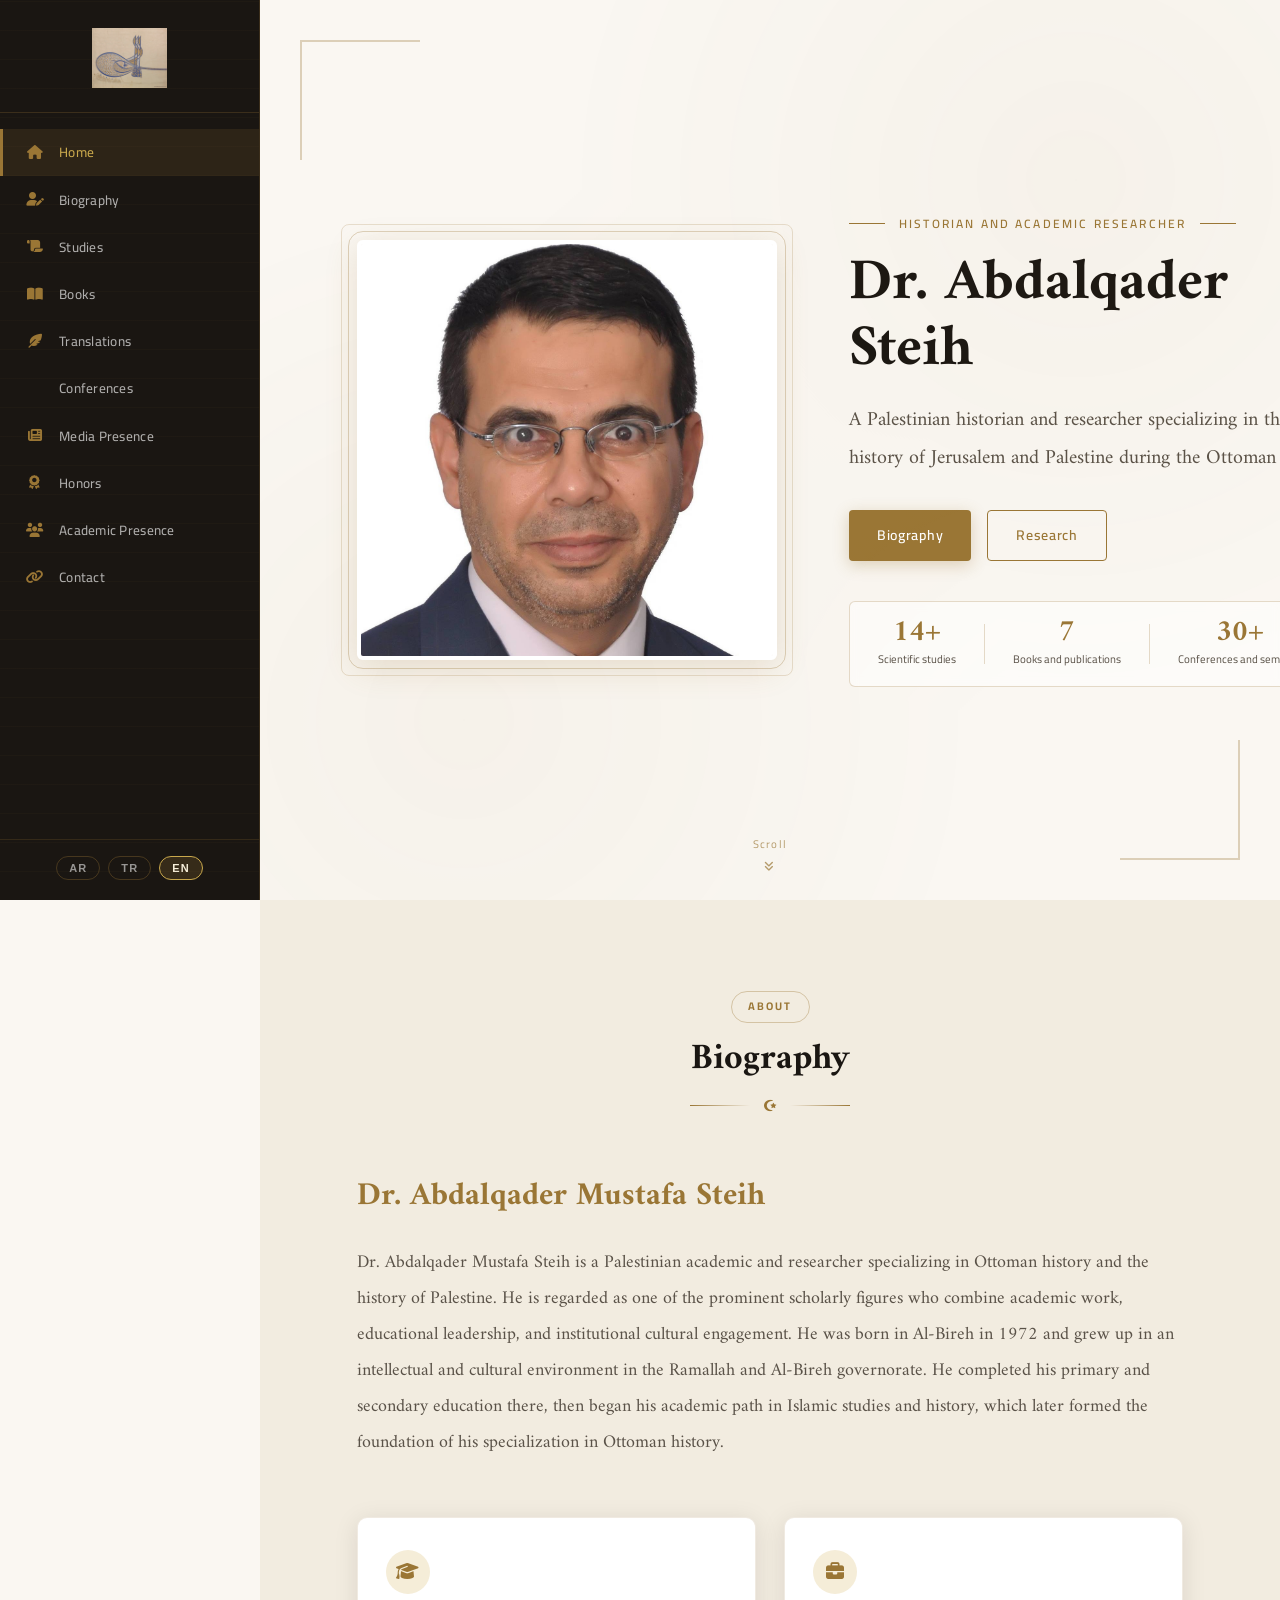
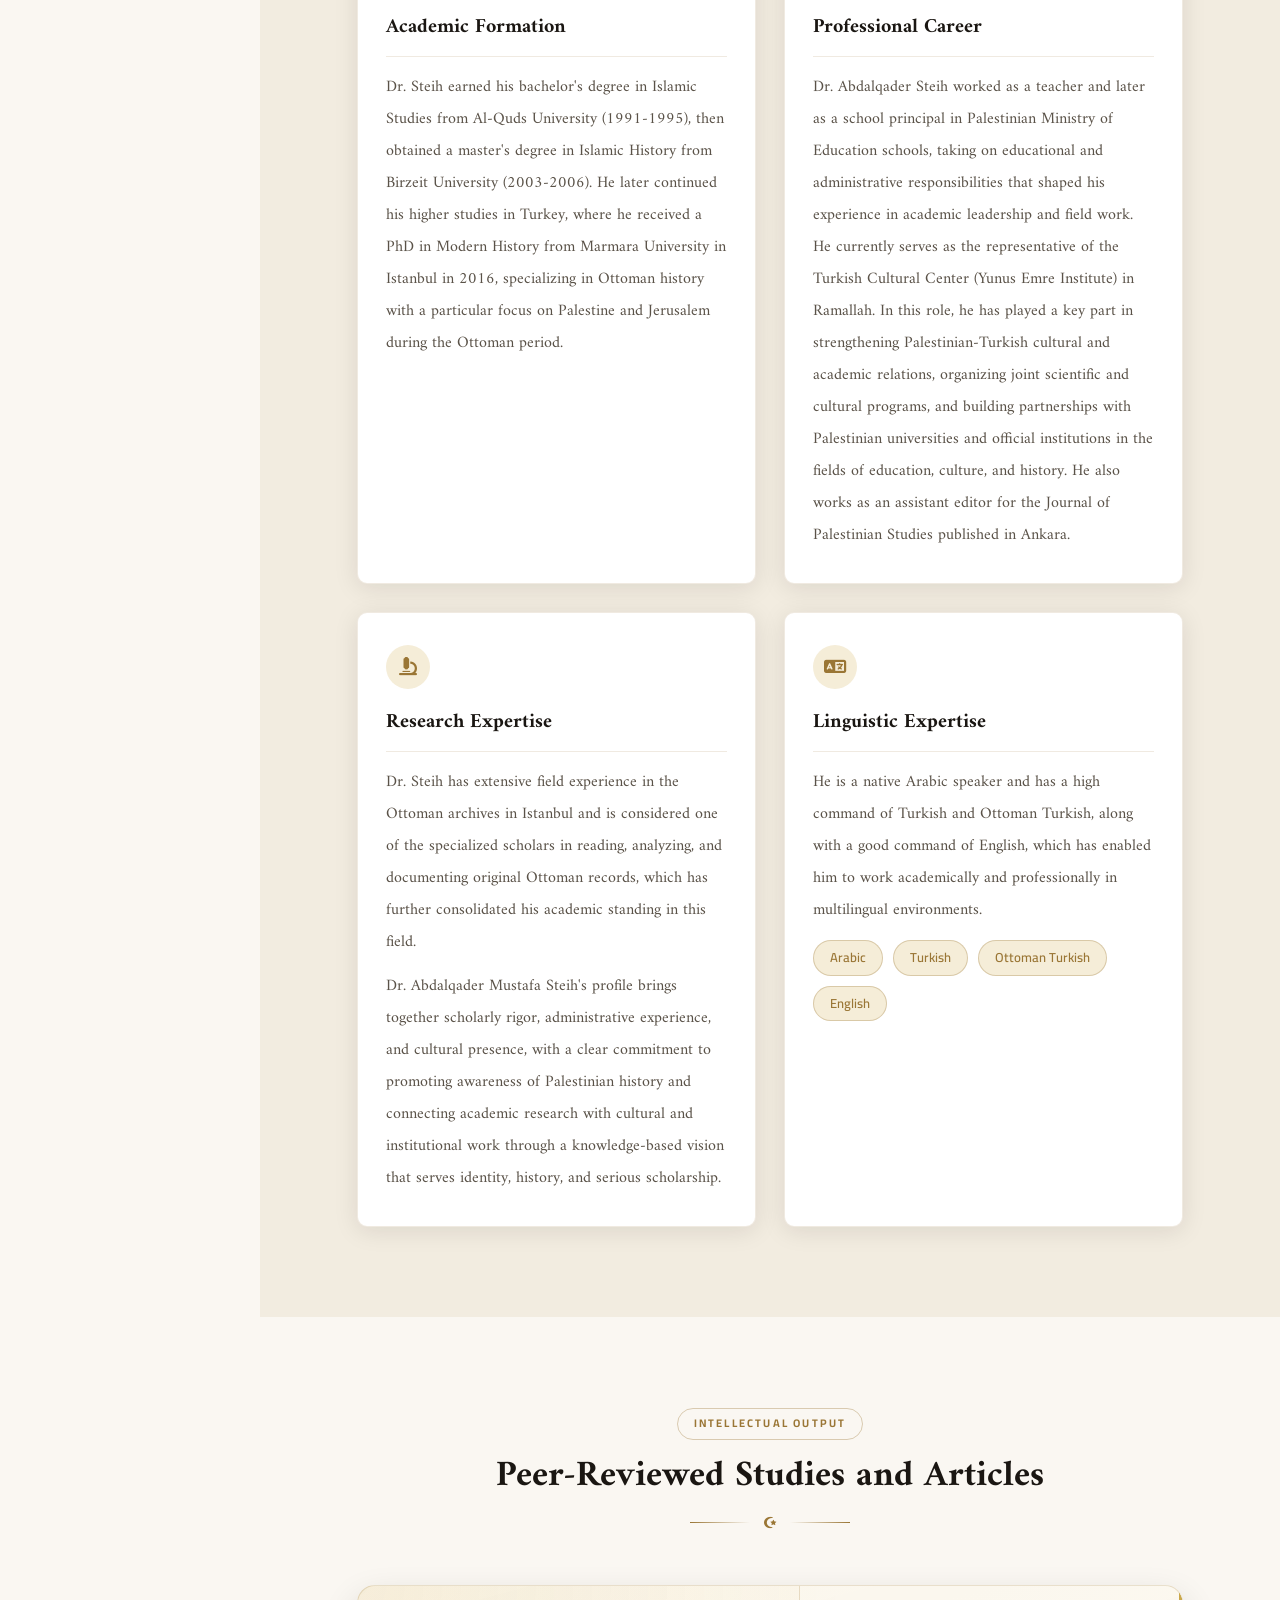
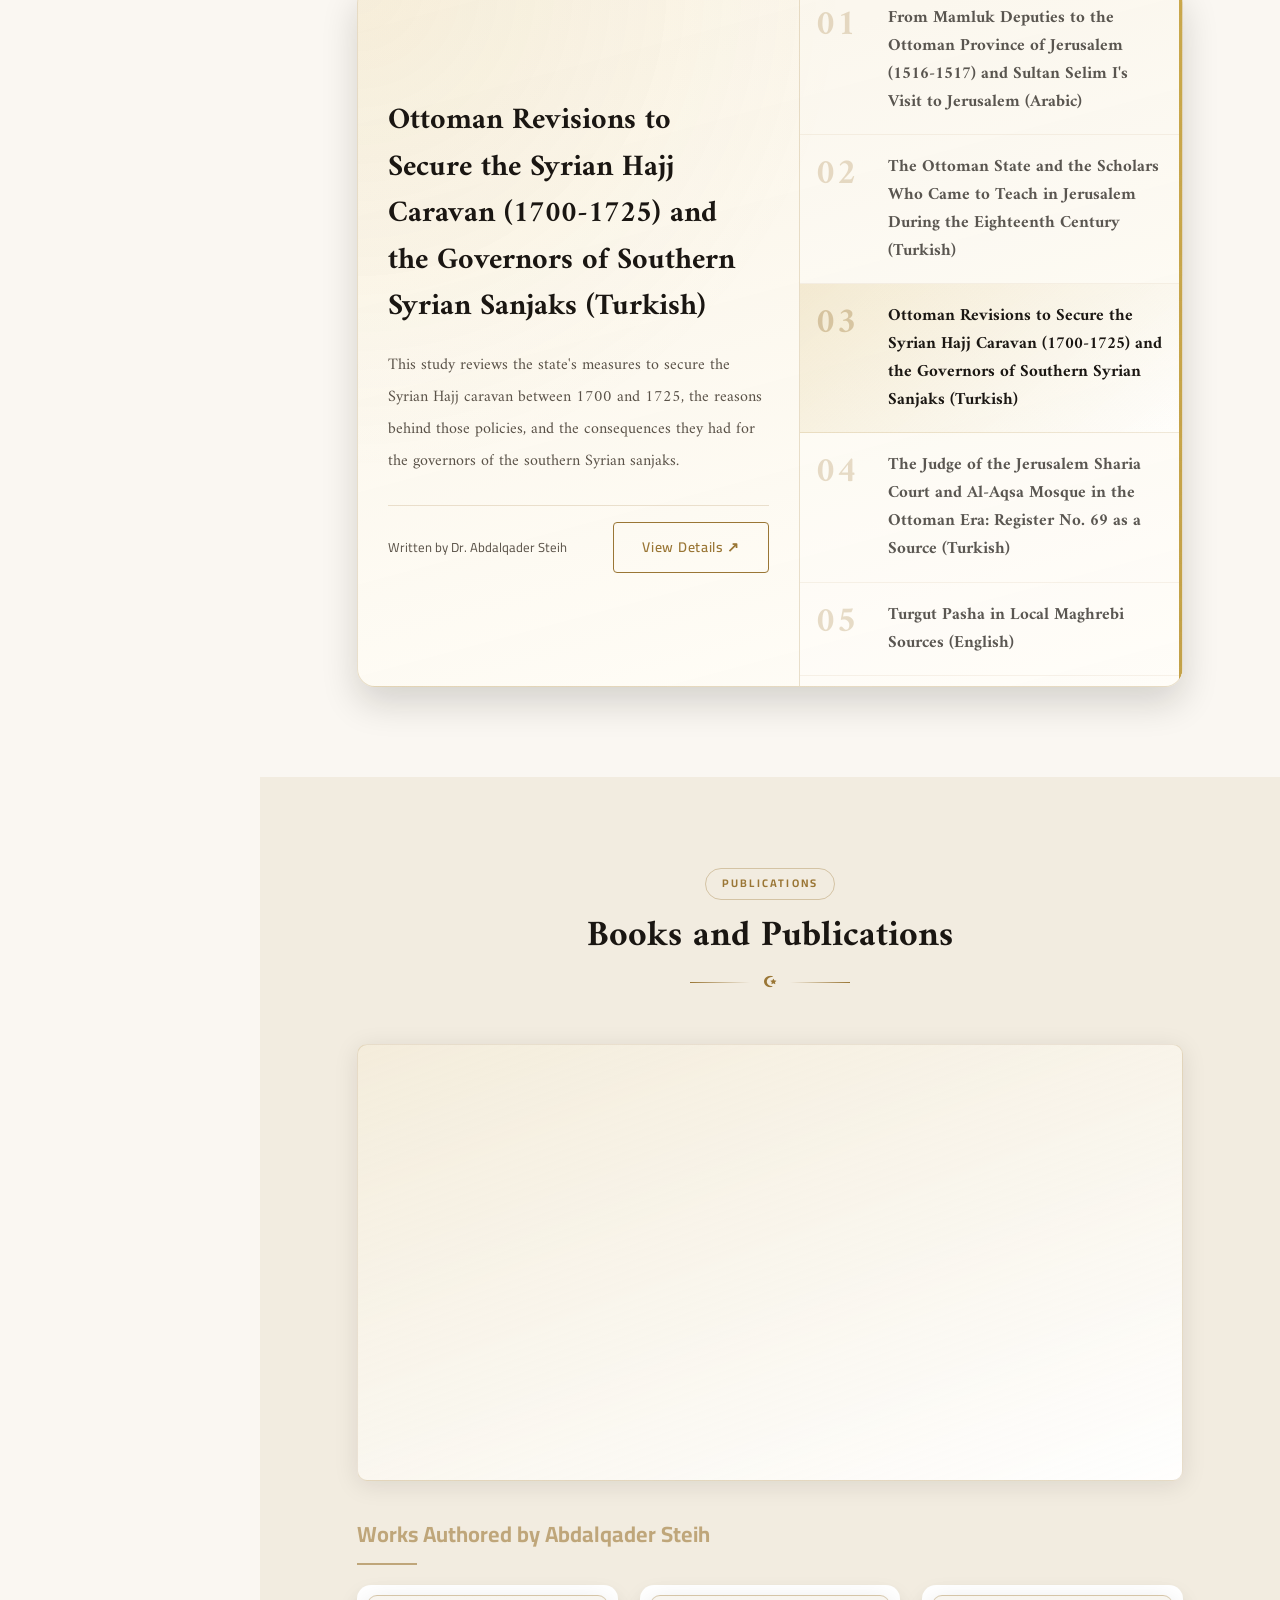
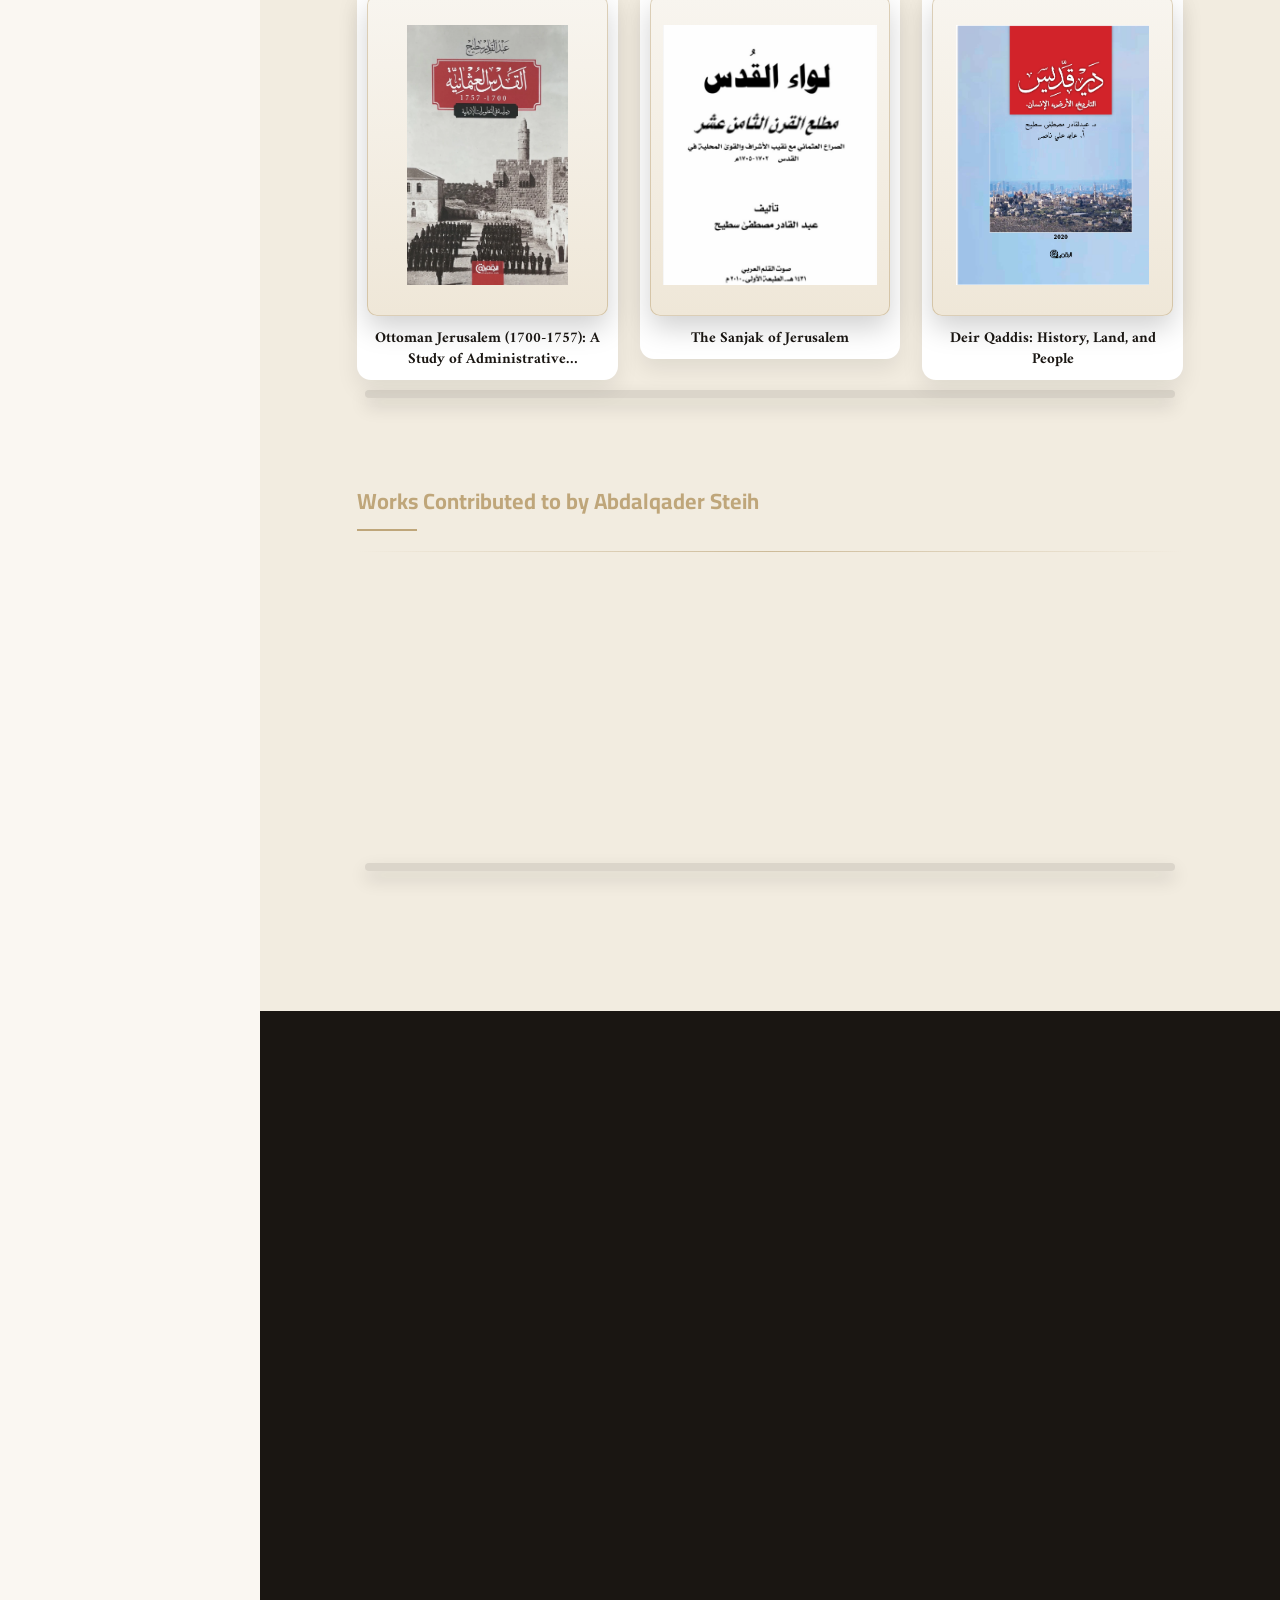
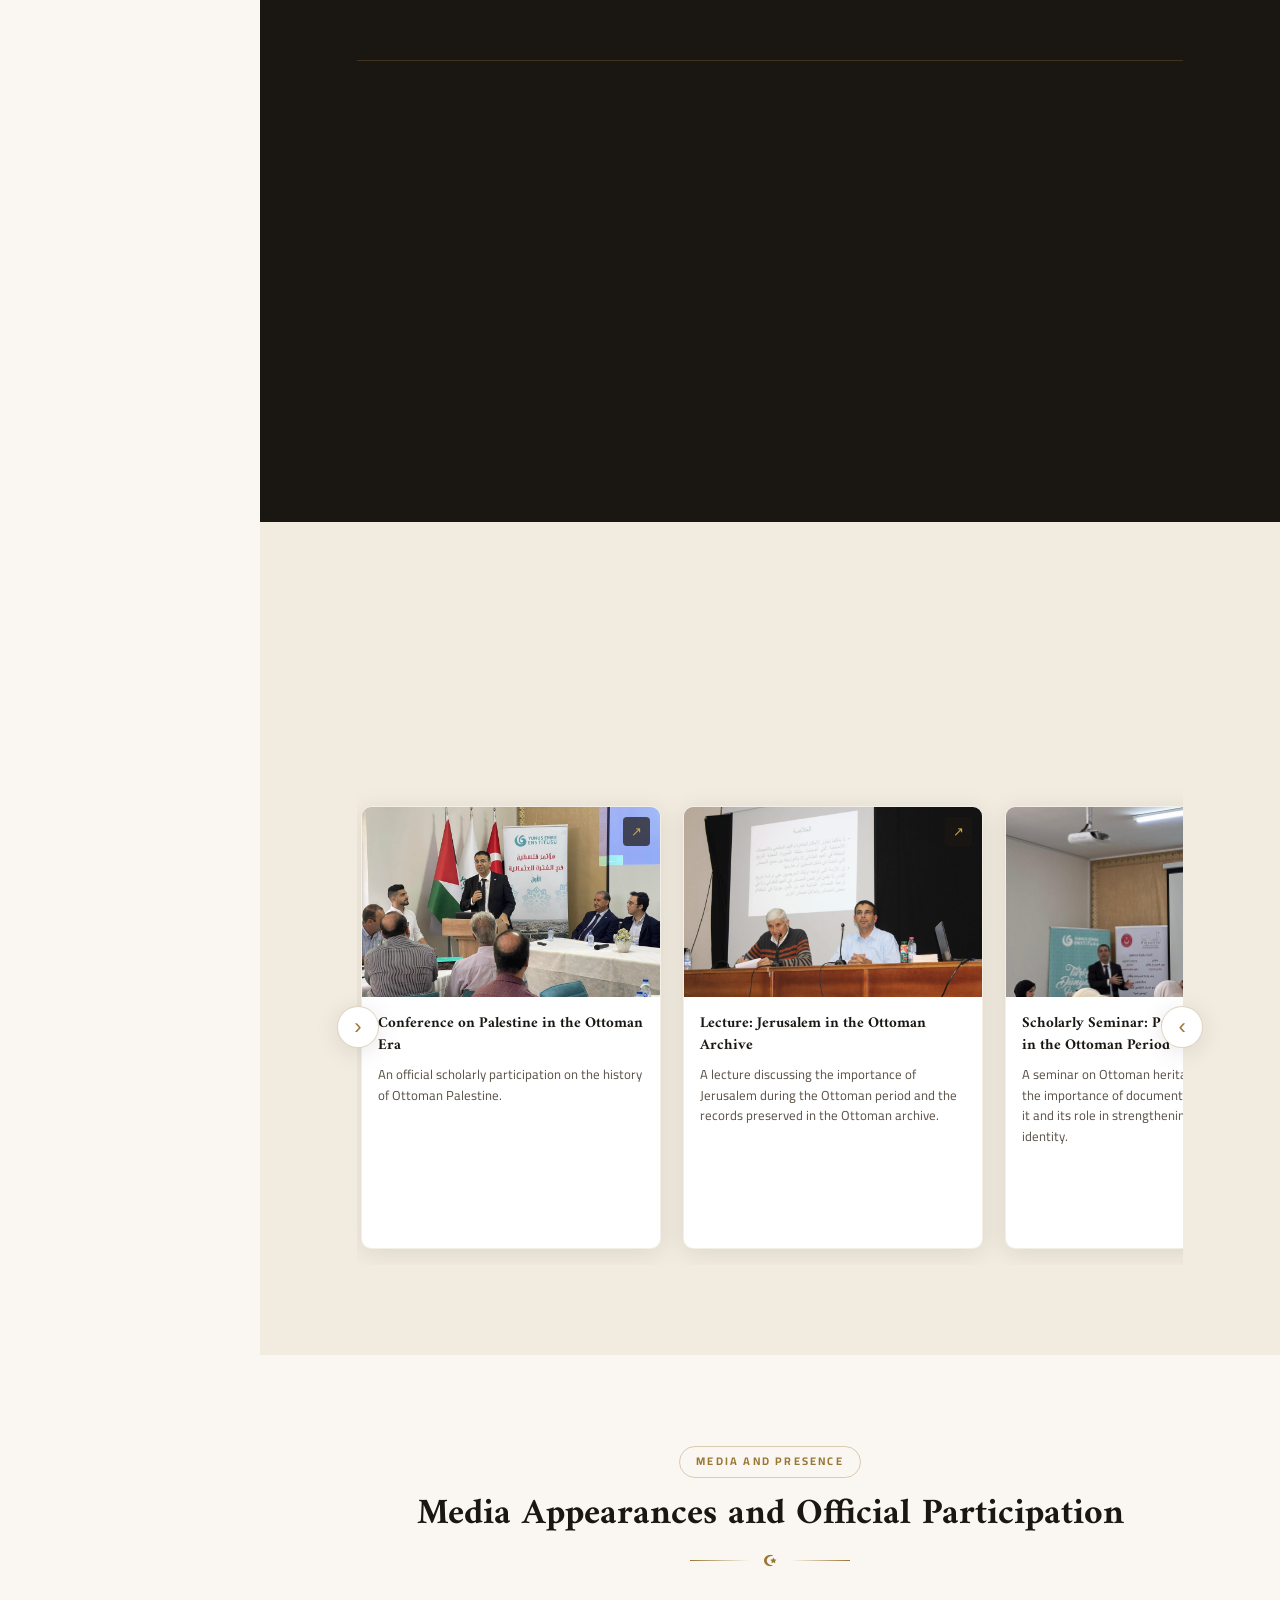
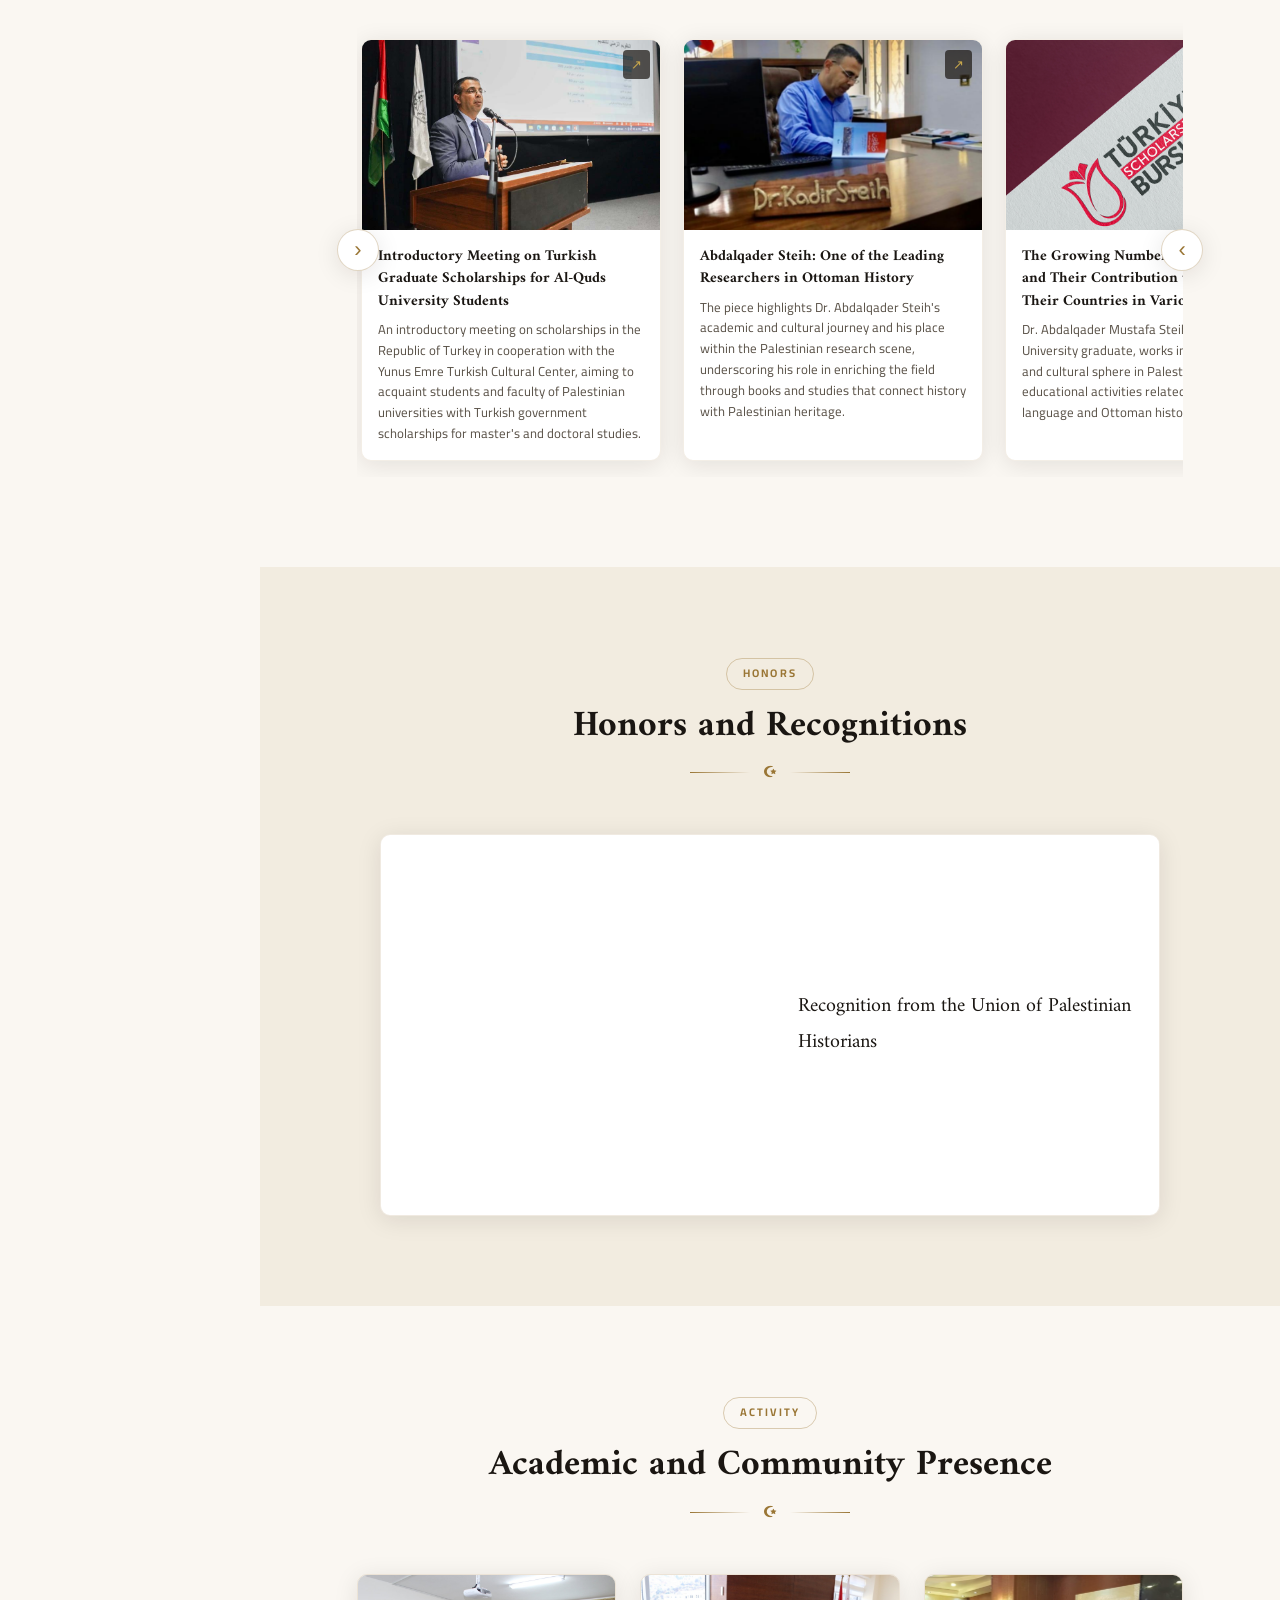
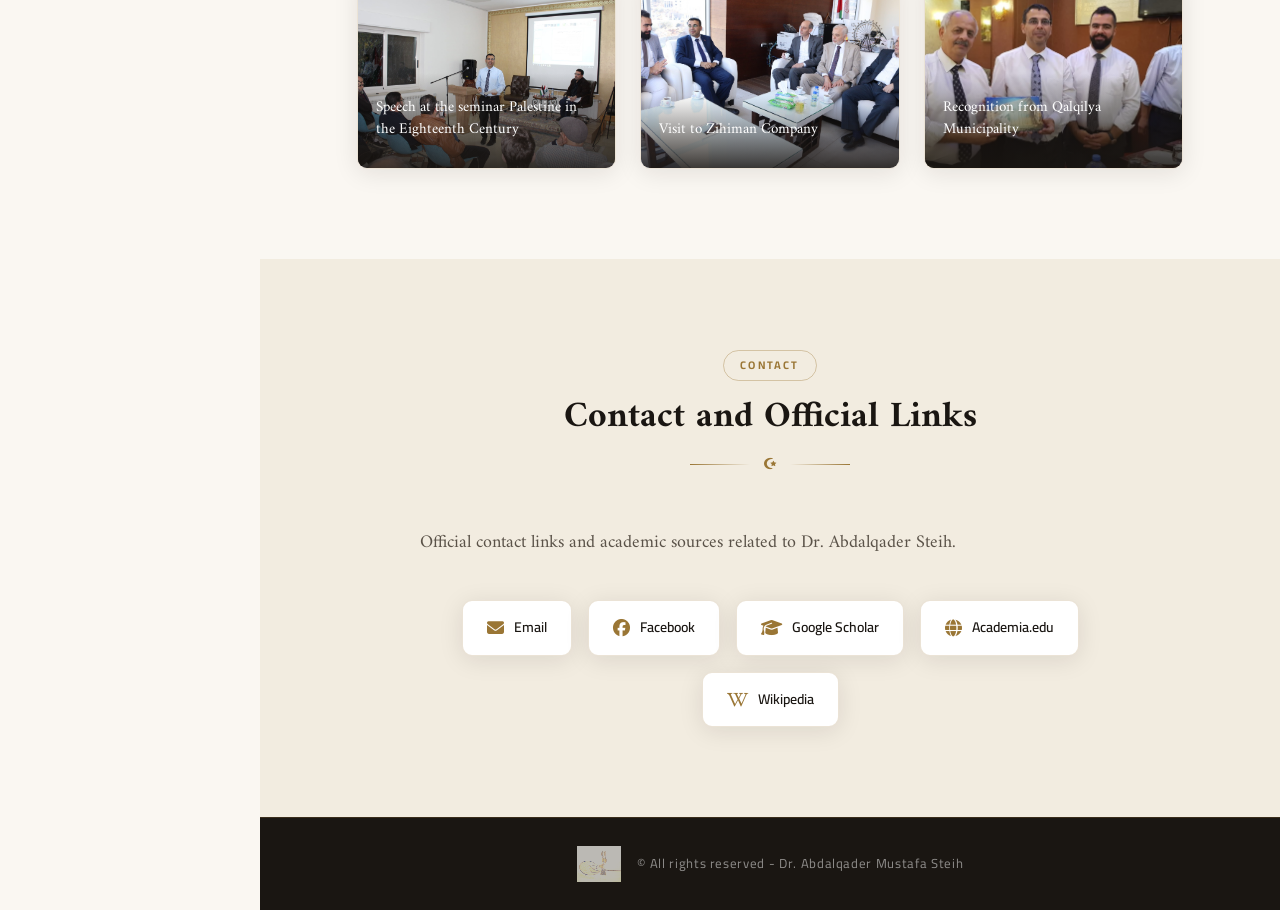
==== en/index.html @ c83b7394 "Add project files" ====
<!DOCTYPE html>
<html lang="en" dir="ltr">
<head>
  <meta charset="UTF-8">
  <meta name="viewport" content="width=device-width, initial-scale=1.0">
  <base href="../">
  <meta name="description" content="Official website of Dr. Abdalqader Mustafa Steih, a Palestinian researcher specializing in Ottoman history and the history of Jerusalem and Palestine.">
  <meta name="robots" content="index, follow">
  <meta name="author" content="Dr Abdalqader Mustafa Steih">
  <link rel="icon" href="assets/favicon.ico">
  <title>Dr. Abdalqader Mustafa Steih | Researcher in Ottoman History</title>
  <meta property="og:title" content="Dr. Abdalqader Mustafa Steih">
  <meta property="og:description" content="Palestinian researcher specializing in Ottoman history and the history of Jerusalem and Palestine.">
  <meta property="og:type" content="website">
  <meta property="og:image" content="https://upload.wikimedia.org/wikipedia/commons/thumb/6/62/Abdalqader_steih.jpg/330px-Abdalqader_steih.jpg">
  <meta property="og:url" content="https://abdalqadersteih.com/en/">
  <meta property="og:site_name" content="Dr Abdalqader Steih">
  <meta property="og:locale" content="en_US">
  <link rel="canonical" href="https://abdalqadersteih.com/en/">
  <link rel="alternate" hreflang="ar" href="https://abdalqadersteih.com/">
  <link rel="alternate" hreflang="en" href="https://abdalqadersteih.com/en/">
  <link rel="alternate" hreflang="tr" href="https://abdalqadersteih.com/tr/">
  <link rel="alternate" hreflang="x-default" href="https://abdalqadersteih.com/">
  <meta name="twitter:card" content="summary_large_image">
  <meta name="twitter:title" content="Dr. Abdalqader Mustafa Steih | Researcher in Ottoman History">
  <meta name="twitter:description" content="Official website of Dr. Abdalqader Mustafa Steih, a Palestinian researcher specializing in Ottoman history and the history of Jerusalem and Palestine.">
  <meta name="keywords" content="Dr. Abdalqader Mustafa Steih, Ottoman historian, Palestinian historian, Jerusalem history, researcher">
  <meta name="twitter:image" content="https://upload.wikimedia.org/wikipedia/commons/thumb/6/62/Abdalqader_steih.jpg/330px-Abdalqader_steih.jpg">
  <link rel="stylesheet" href="https://cdnjs.cloudflare.com/ajax/libs/font-awesome/6.5.1/css/all.min.css">
  <link rel="preconnect" href="https://fonts.googleapis.com">
  <link rel="preconnect" href="https://fonts.gstatic.com" crossorigin>
  <link href="https://fonts.googleapis.com/css2?family=Amiri:ital,wght@0,400;0,700;1,400&family=Cairo:wght@300;400;600;700&display=swap" rel="stylesheet">
   <link rel="stylesheet" href="css/style.css">

    <script type="application/ld+json">
  {
    "@context": "https://schema.org",
    "@type": "Person",
    "name": "Dr. Abdalqader Mustafa Steih",
    "alternateName": "عبد القادر مصطفى سطيح",
    "jobTitle": "Historian and Researcher in Ottoman History",
    "description": "Palestinian historian specializing in Ottoman history and the history of Jerusalem and Palestine.",
    "birthDate": "1972",
    "birthPlace": "Al-Bireh, Palestine",
    "inLanguage": "en",
    "worksFor": {
      "@type": "Organization",
      "name": "Yunus Emre Institute"
    },
    "knowsLanguage": ["Arabic", "Turkish", "Ottoman Turkish", "English"],
    "sameAs": ["https://marmara.academia.edu/AbdalqaderSteih","https://www.researchgate.net/scientific-contributions/Abdalqader-Steih-2304380427", "https://scholar.google.com/citations?user=nnhFg1UAAAAJ&hl" , "https://ar.wikipedia.org/wiki/%D8%B9%D8%A8%D8%AF_%D8%A7%D9%84%D9%82%D8%A7%D8%AF%D8%B1_%D9%85%D8%B5%D8%B7%D9%81%D9%89_%D8%B9%D8%A8%D8%AF%D8%A7%D9%84%D9%84%D9%87_%D8%B3%D8%B7%D9%8A%D8%AD"],

    "url": "https://abdalqadersteih.com/en/"
  }
  </script>
  <script>
  window.__SITE_LOCALE = "en";
</script>
</head>

<body class="locale-pending">

<!-- ================= SIDEBAR NAV ================= -->
<aside class="sidebar" id="sidebar">
  <div class="sidebar-brand">
    <img src="assets/tagra.webp" loading="lazy" alt="Ottoman Tughra" class="sidebar-tughra">
  </div>

  <nav class="sidebar-nav">
    <a href="#hero" class="nav-link active" data-section="hero">
      <span class="nav-icon"><i class="fa-solid fa-house"></i></span>
      <span class="nav-label" data-key="nav_home">الرئيسية</span>
    </a>
    <a href="#biography" class="nav-link" data-section="biography">
      <span class="nav-icon"><i class="fa-solid fa-user-pen"></i></span>
      <span class="nav-label" data-key="nav_bio">السيرة الذاتية</span>
    </a>
    <a href="#research" class="nav-link" data-section="research">
      <span class="nav-icon"><i class="fa-solid fa-scroll"></i></span>
      <span class="nav-label" data-key="nav_research">الدراسات</span>
    </a>
    <a href="#books" class="nav-link" data-section="books">
      <span class="nav-icon"><i class="fa-solid fa-book-open"></i></span>
      <span class="nav-label" data-key="nav_books">الكتب</span>
    </a>
    <a href="#ottoman-workshops" class="nav-link" data-section="ottoman-workshops">
      <span class="nav-icon"><i class="fa-solid fa-feather-pointed"></i></span>
      <span class="nav-label" data-key="nav_ottoman">الترجمات</span>
    </a>
    <a href="#conferences" class="nav-link" data-section="conferences">
      <span class="nav-icon"><i class="fa-solid fa-podium"></i></span>
      <span class="nav-label" data-key="nav_conf">المؤتمرات</span>
    </a>
    <a href="#participations" class="nav-link" data-section="participations">
      <span class="nav-icon"><i class="fa-solid fa-newspaper"></i></span>
      <span class="nav-label" data-key="nav_media">الظهور الإعلامي</span>
    </a>
    <a href="#media" class="nav-link" data-section="media">
      <span class="nav-icon"><i class="fa-solid fa-award"></i></span>
      <span class="nav-label" data-key="nav_awards">التكريمات</span>
    </a>
    <a href="#activity" class="nav-link" data-section="activity">
      <span class="nav-icon"><i class="fa-solid fa-users"></i></span>
      <span class="nav-label" data-key="nav_activity">الحضور العلمي و المجتمعي</span>
    </a>
    <a href="#contact" class="nav-link" data-section="contact">
      <span class="nav-icon"><i class="fa-solid fa-link"></i></span>
      <span class="nav-label" data-key="nav_contact">التواصل</span>
    </a>
  </nav>

  <div class="sidebar-lang">
    <button class="lang" data-lang="ar">AR</button>
    <button class="lang" data-lang="tr">TR</button>
    <button class="lang" data-lang="en">EN</button>
  </div>
</aside>

<!-- Mobile topbar -->
<header class="topbar" id="topbar">
  <button class="burger" id="burgerBtn" aria-label="Menu">
    <span></span><span></span><span></span>
  </button>
  <img src="assets/tagra.webp" loading="lazy" alt="Ottoman Tughra" class="topbar-logo">
  <div class="topbar-lang">
    <button class="lang" data-lang="ar">AR</button>
    <button class="lang" data-lang="tr">TR</button>
    <button class="lang" data-lang="en">EN</button>
  </div>
</header>

<!-- Mobile overlay -->
<div class="sidebar-overlay" id="sidebarOverlay"></div>

<!-- ================= MAIN WRAPPER ================= -->
<main class="main-content" id="mainContent">

<!-- ================= Hero ================= -->
<section id="hero" class="page-section hero-section">
  <div class="hero-bg-pattern"></div>
  <div class="container hero-grid">
    <div class="hero-image reveal-zoom">
      <div class="hero-image-frame">
        <img src="assets/abdalqader steih.webp" loading="lazy" alt="د. عبد القادر سطيح">
      </div>
      <div class="hero-image-ornament"></div>
    </div>
    <div class="hero-content reveal">
      <div class="hero-pretitle">
        <span class="ornament-line"></span>
        <span data-key="hero_pretitle">مؤرخ وباحث أكاديمي</span>
        <span class="ornament-line"></span>
      </div>
      <h1 data-key="hero_name">د. عبد القادر سطيح</h1>
      <p data-key="hero_desc">مؤرخ وباحث فلسطيني متخصص في تاريخ القدس وفلسطين خلال العصر العثماني</p>
      <div class="hero-cta">
        <a href="#biography" class="btn-gold">السيرة الذاتية</a>
        <a href="#research" class="btn-outline">الأبحاث</a>
      </div>
      <div class="hero-stats">
        <div class="stat-item">
          <span class="stat-num" data-key="hero_stat_research_num">14+</span>
          <span class="stat-lbl" data-key="hero_stat_research_lbl">بحثاً علمياً</span>
        </div>
        <div class="stat-divider"></div>
        <div class="stat-item">
          <span class="stat-num" data-key="hero_stat_books_num">7</span>
          <span class="stat-lbl" data-key="hero_stat_books_lbl">كتباً ومؤلفات</span>
        </div>
        <div class="stat-divider"></div>
        <div class="stat-item">
          <span class="stat-num" data-key="hero_stat_conf_num">30+</span>
          <span class="stat-lbl" data-key="hero_stat_conf_lbl">مؤتمراً وندوة</span>
        </div>
      </div>
    </div>
  </div>
  <div class="scroll-hint">
    <span>تمرير</span>
    <i class="fa-solid fa-angles-down"></i>
  </div>
</section>

<!-- ================= Biography ================= -->
<section id="biography" class="page-section biography-section">
  <div class="section-header reveal">
    <span class="section-tag" data-key="bio_tag">من نحن</span>
    <h2 class="section-title" data-key="bio_title">السيرة الذاتية</h2>
    <div class="title-ornament"><span></span><i class="fa-solid fa-star-and-crescent"></i><span></span></div>
  </div>

  <div class="bio-container">
    <div class="bio-intro-block reveal">
      <h3 class="bio-name" data-key="bio_name">د. عبد القادر مصطفى سطيح</h3>
      <p data-key="bio_intro_1">
        الدكتور عبد القادر مصطفى سطيح أكاديمي وباحث فلسطيني متخصص في التاريخ العثماني وتاريخ فلسطين، ويُعدّ من الشخصيات العلمية البارزة التي جمعت بين العمل الأكاديمي، والإدارة التربوية، والعمل الثقافي المؤسسي,
        وُلد في مدينة البيرة عام 1972، ونشأ في بيئة علمية وثقافية في محافظة رام الله والبيرة. تلقّى تعليمه الأساسي والثانوي في مدارسها، ثم بدأ مسيرته الأكاديمية في مجال الدراسات الإسلامية والتاريخ، والتي شكّلت الأساس لتخصصه اللاحق في التاريخ العثماني.
      </p>
    </div>

    <div class="bio-cards-grid">
      <div class="bio-card reveal-left">
        <div class="bio-card-icon"><i class="fa-solid fa-graduation-cap"></i></div>
        <h4 data-key="bio_academic_title">التكوين الأكاديمي</h4>
        <p data-key="bio_academic_text">
          حصل الدكتور سطيح على درجة البكالوريوس في الدراسات الإسلامية من جامعة القدس (1991 - 1995)، ثم نال درجة الماجستير في التاريخ الإسلامي من جامعة بيرزيت (2003 - 2006). واستكمل دراساته العليا في تركيا، حيث حصل على درجة الدكتوراه في التاريخ الحديث من جامعة مرمرة في إسطنبول عام 2016، متخصّصًا في التاريخ العثماني، مع تركيز خاص على تاريخ فلسطين والقدس خلال العهد العثماني.
        </p>
      </div>

      <div class="bio-card reveal">
        <div class="bio-card-icon"><i class="fa-solid fa-briefcase"></i></div>
        <h4 data-key="bio_career_title">المسيرة المهنية</h4>
        <p data-key="bio_career_1">
         عمل الدكتور عبد القادر سطيح مدرسًا ثم مديرًا في مدارس وزارة التربية والتعليم الفلسطينية، حيث اضطلع بمهام تربوية وإدارية متعددة أسهمت في بناء خبرته في الإدارة التعليمية والعمل الميداني، وصولًا إلى عمله الحالي مسؤولًا للمركز الثقافي التركي (يونس أمره) في رام الله. وخلال هذه المرحلة، اضطلع بدور محوري في تعزيز العلاقات الثقافية والأكاديمية الفلسطينية–التركية، وتنظيم البرامج العلمية والثقافية المشتركة، وبناء الشراكات مع الجامعات والمؤسسات الرسمية الفلسطينية في مجالات التعليم والثقافة والتاريخ، كما يعمل مساعدًا للتحرير في مجلة الدراسات الفلسطينية الصادرة في أنقرة.
        </p>
      </div>

      <div class="bio-card reveal-right">
        <div class="bio-card-icon"><i class="fa-solid fa-microscope"></i></div>
        <h4 data-key="bio_research_title">الخبرة البحثية</h4>
        <p data-key="bio_research_1">
          يمتلك الدكتور سطيح خبرة ميدانية واسعة في الأرشيف العثماني في إسطنبول، ويُعدّ من الباحثين المتخصصين في التعامل مع الوثائق العثمانية الأصلية، من حيث القراءة والتحليل والتوثيق، ما أسهم في ترسيخ مكانته العلمية في هذا المجال.
        </p>
        <p data-key="bio_profile_text">
          تتميّز شخصية الدكتور عبد القادر مصطفى سطيح بجمعها بين الدقة الأكاديمية، والخبرة الإدارية، والحضور الثقافي، مع التزام واضح بتعزيز الوعي بتاريخ فلسطين، وربط البحث العلمي بالعمل الثقافي والمؤسسي، ضمن رؤية معرفية تهدف إلى خدمة الهوية والتاريخ والبحث العلمي الرصين.
        </p>
      </div>

      <div class="bio-card bio-lang-card reveal">
        <div class="bio-card-icon"><i class="fa-solid fa-language"></i></div>
        <h4 data-key="bio_profile_title">الخبرة اللغوية</h4>
        <p data-key="bio_research_2">
          يُجيد اللغة العربية بوصفها لغته الأم، ويتقن اللغة التركية واللغة العثمانية إتقانًا عاليًا، إلى جانب إلمام جيد باللغة الإنجليزية، الأمر الذي مكّنه من العمل الأكاديمي والبحثي في بيئات متعددة اللغات.
        </p>
        <div class="lang-badges">
          <span class="lang-badge">العربية</span>
          <span class="lang-badge">التركية</span>
          <span class="lang-badge">العثمانية</span>
          <span class="lang-badge">الإنجليزية</span>
        </div>
      </div>
    </div>

    <div class="research-panel" data-research-panel aria-hidden="true">
      <div class="research-panel-card">
        <div class="research-panel-head">
          <h3 class="research-panel-title" data-research-panel-title></h3>
          <button class="research-panel-close" type="button" data-research-panel-close aria-label="Close">×</button>
        </div>
        <p class="research-panel-desc" data-research-panel-desc></p>
        <div class="research-panel-meta" data-research-panel-tags></div>
        <a class="btn-outline research-panel-cta" data-research-panel-link href="#" target="_blank" rel="noopener noreferrer">View Full Research</a>
      </div>
    </div>
  </div>
</section>


<!-- ================= Research ================= -->
<section id="research" class="page-section research-section">
  <div class="section-header reveal">
    <span class="section-tag" data-key="research_tag">إنتاج فكري</span>
    <h2 class="section-title" data-key="research_section_title">الدراسات العلمية المحكمة والمقالات</h2>
    <div class="title-ornament"><span></span><i class="fa-solid fa-star-and-crescent"></i><span></span></div>
  </div>

  <div class="container">
    <div class="research-folio reveal" data-research-folio>
      <article class="research-content-panel" data-research-content-panel>
        <div class="research-content-inner">
          <div class="research-content-fade" data-research-fade>
            <h3 class="research-content-title" data-research-content-title></h3>
            <p class="research-content-desc" data-research-content-desc></p>
            <footer class="research-content-footer">
              <small class="research-content-author" data-research-content-author></small>
              <a class="btn-outline research-content-cta" data-research-content-link data-key="research_view_details" href="#" target="_blank" rel="noopener noreferrer">عرض التفاصيل ↗</a>
            </footer>
          </div>
        </div>
      </article>

      <div class="research-index-panel" data-research-index-panel>
        <div class="research-list">

      <a class="research-item reveal" href="https://journals.ku.edu.kw/ajh/index.php/ajh/article/view/2981" target="_blank" rel="noopener noreferrer">
        <div class="research-num">01</div>
        <div class="research-body">
          <h3 data-key="r1_title">فلسطين من نيابات مملوكية إلى ولاية القدس العثمانية(1516-1517م) وزيارة السلطان سليم الأول إلى القدس (باللغة العربية)</h3>
          <p data-key="r1_desc">تتناول الدراسة انتقال المنطقة الجنوبية من بلاد الشام، من السيادة المملوكية إلى السيادة العثمانية، والتغييرات في التقسيمات الإدارية التي رافقت هذا الانتقال، وتتابع مرور السلطان العثماني سليم الأول بالمنطقة وزيارته إلى مدينة القدس، وتحاول شرح الرسائل التي حملتها في طياتها تلك الزيارة.</p>
          <div class="research-footer">
            <small class="research-source" data-key="r1_source">كتابة د. عبد القادر سطيح</small>
            <span class="research-link" data-key="research_link">ملخص الدراسة ↗</span>
          </div>
        </div>
      </a>

      <a class="research-item reveal" href="https://www.academia.edu/71305258/" target="_blank" rel="noopener noreferrer">
        <div class="research-num">02</div>
        <div class="research-body">
          <h3 data-key="r2_title">الدولة العثمانية والعلماء الوافدون للتدريس في مدينة القدس خلال القرن الثامن عشر (باللغة التركية)</h3>
          <p data-key="r2_desc">تتناول الدراسة العلاقة بين الدولة العثمانية وصعود العلماء الوافدين إلى مكانة النخبة في مدينة القدس، في النصف الأول من القرن الثامن عشر.</p>
          <div class="research-footer">
            <small class="research-source" data-key="r2_source">كتابة د. عبد القادر سطيح</small>
            <span class="research-link" data-key="research_link">ملخص الدراسة ↗</span>
          </div>
        </div>
      </a>

      <a class="research-item reveal" href="https://dergipark.org.tr/tr/pub/osmed/article/1446534" target="_blank" rel="noopener noreferrer">
        <div class="research-num">03</div>
        <div class="research-body">
          <h3 data-key="r3_title">مراجعة الدولة العثمانية إجراءاتها لضمان أمن قافلة الحج الشامي (1700-1725) وحكّام سناجق الشام الجنوبية (باللغة التركية)</h3>
          <p data-key="r3_desc">تتناول الدراسة مراجعات الدولة لإجراءاتها من أجل تأمين قافلة الحج الشامي في الفترة (1700-1725)، والأسباب التي دفعتها للقيام بذلك، وما ترتب عليها من نتائج على حكّام سناجق الشام الجنوبية.</p>
          <div class="research-footer">
            <small class="research-source" data-key="r3_source">كتابة د. عبد القادر سطيح</small>
            <span class="research-link" data-key="research_link">ملخص الدراسة ↗</span>
          </div>
        </div>
      </a>

      <a class="research-item reveal" href="https://dergipark.org.tr/tr/pub/fsmia/article/1408476" target="_blank" rel="noopener noreferrer">
        <div class="research-num">04</div>
        <div class="research-body">
          <h3 data-key="r4_title">قاضي محكمة القدس الشرعية والمسجد الأقصى في العهد العثماني سجل رقم (69) مصدرا (باللغة التركية)</h3>
          <p data-key="r4_desc">تتناول الدراسة سلطة القاضي في المسجد الأقصى والصلاحيات التي منحتها الدولة له على أصحاب الوظائف الذين جلهم من الأهالي المحليين وعلى الأموال التي تم تخصيصها لدفع رواتب الموظفين والإنفاق على مصالح المسجد.</p>
          <div class="research-footer">
            <small class="research-source" data-key="r4_source">بالمشاركة مع ابراهيم ربايعة</small>
            <span class="research-link" data-key="research_link">ملخص الدراسة ↗</span>
          </div>
        </div>
      </a>

      <a class="research-item reveal" href="https://www.academia.edu/37258727/" target="_blank" rel="noopener noreferrer">
        <div class="research-num">05</div>
        <div class="research-body">
          <h3 data-key="r5_title">درغوت باشا في المصادر المحلية المغربية (باللغة الإنجليزية)</h3>
          <p data-key="r5_desc">تتناول الدراسة استقرار درغوت باشا بعد منتصف القرن السادس عشر في الأراضي الليبية والتونسية، ومساهمته في إحداث تغييرات عمرانية واجتماعية، بالإضافة الى مشاريع توطين جعلت الوجود العثماني ملموسا في المنطقة.</p>
          <div class="research-footer">
            <small class="research-source" data-key="r5_source">كتابة د. عبد القادر سطيح</small>
            <span class="research-link" data-key="research_link">ملخص الدراسة ↗</span>
          </div>
        </div>
      </a>

      <a class="research-item reveal" href="https://www.academia.edu/37258731/" target="_blank" rel="noopener noreferrer">
        <div class="research-num">06</div>
        <div class="research-body">
          <h3 data-key="r6_title">العلاقة بين السكان في جنين ومدن الجليل اواخر العهد العثماني في ضوء المصادر العثمانية (باللغة العربية)</h3>
          <p data-key="r6_desc">تتناول الدراسة طبيعة العلاقة التي جمعت بين السكان في مدينة جنين والمراكز الكبرى في منطقة الجليل (عكا وحيفا وصفد وطبرية والناصرة)، وتظهر التركيبة السكانية لهذه المدن، وكيف توزعت على أحيائها، وتطرقت إلى الصلات الاجتماعية التي جمعت بينهم والتوتر الذي حدث في العلاقة بين أبناء المنطقة أواخر العهد العثماني وأسبابه</p>
          <div class="research-footer">
            <small class="research-source" data-key="r6_source">كتابة د. عبد القادر سطيح</small>
            <span class="research-link" data-key="research_link">ملخص الدراسة ↗</span>
          </div>
        </div>
      </a>

      <a class="research-item reveal" href="https://www.academia.edu/37258733/" target="_blank" rel="noopener noreferrer">
        <div class="research-num">07</div>
        <div class="research-body">
          <h3 data-key="r7_title">الوثائق العثمانية في الاراضي الفلسطينة (باللغة الانجليزية)</h3>
          <p data-key="r7_desc">تتناول هذه الدراسة الوثائق العثمانية في الأراضي الفلسطينية التي خلّفتها الدولة العثمانية بعد انسحابها من المنطقة، والصادرة عن مؤسسات متعددة مثل المحاكم الشرعية، والمحاكم النظامية، ومجالس البلديات، وإدارات الأراضي. وتركّز على واقع هذه الوثائق من حيث أماكن حفظها، وتوزيعها الجغرافي، والجهود المبذولة لجمعها وصيانتها، مبيّنة أنها مبعثرة في مواقع ودول مختلفة، مع ضعف واضح في آليات الحفاظ المؤسسي عليها.</p>
          <div class="research-footer">
            <small class="research-source" data-key="r7_source">كتابة د. عبد القادر سطيح</small>
            <span class="research-link" data-key="research_link">ملخص الدراسة ↗</span>
          </div>
        </div>
      </a>

      <a class="research-item reveal" href="https://www.academia.edu/37258732/" target="_blank" rel="noopener noreferrer">
        <div class="research-num">08</div>
        <div class="research-body">
          <h3 data-key="r8_title">الفلسطينيون في الثورة العربية الكبرى (باللغة التركية)</h3>
          <p data-key="r8_desc">تُركّز الدراسة على دور الفلسطينيين في الثورة العربية، وتبحث في علاقتهم بالجمعيات القومية العربية خلال تلك الفترة، مستخدمة مصادر عربية وتركيزًا على مدى مشاركة الفلسطينيين في تلك الحركات. وتبيّن أن بعض الفلسطينيين انخرطوا في جمعيات قومية لمواجهة المخاطر الإقليمية بينما لم يشارك جمهورهم بشكل موحّد في الثورة نفسها.</p>
          <div class="research-footer">
            <small class="research-source" data-key="r8_source">بالمشاركة مع د. نسليهان كوران</small>
            <span class="research-link" data-key="research_link">ملخص الدراسة ↗</span>
          </div>
        </div>
      </a>

      <a class="research-item reveal" href="https://www.academia.edu/71311136" target="_blank" rel="noopener noreferrer">
        <div class="research-num">09</div>
        <div class="research-body">
          <h3 data-key="r9_title">مشاريع الاستيطان الأجنبية في فلسطين أواخر العهد العثماني والعلاقات بين السكان (سنجق عكا نموذجاً) (باللغة التركية)</h3>
          <p data-key="r9_desc">تتناول الدراسة المشاريع الاستيطانية التي ظهرت في سنجق عكا أواخر العهد العثماني، والجهات الداعمة لها، والإجراءات التي اتخذتها الدولة لوقف هذه المشاريع، ثم انتقلت لمناقشة الآثار التي تركتها هذه المشاريع في علاقات السكان المحليين، بمقارنة ما كانت عليه العلاقات قبل الاستيطان وبعده، في محاولة لكشف الظروف والملابسات التي أحاطت بقيام هذه المشاريع ومدى نجاحها أو فشلها.</p>
          <div class="research-footer">
            <small class="research-source" data-key="r9_source">كتابة د. عبد القادر سطيح</small>
            <span class="research-link" data-key="research_link">ملخص الدراسة ↗</span>
          </div>
        </div>
      </a>

      <a class="research-item reveal" href="https://www.researchgate.net/publication/349462510" target="_blank" rel="noopener noreferrer">
        <div class="research-num">10</div>
        <div class="research-body">
          <h3 data-key="r10_title">علاقة ثورة العرب عام 1916 بالجمعيات القومية العربية، وصلة الفلسطينيين بالجمعيات وبالتمرد (باللغة التركية)</h3>
          <p data-key="r10_desc">تناول البحث ثورة العرب عام 1916 وعلاقتها بالحركات القومية العربية المنظمة، ويركّز على دور الفلسطينيين في هذه الجمعيات وصلتهم السياسية والتنظيمية بالثورة، ويحلّل تأثير هذه العلاقات على تشكّل الوعي القومي والنشاط السياسي في فلسطين آنذاك.</p>
          <div class="research-footer">
            <small class="research-source" data-key="r10_source">بالمشاركة مع د. نسليهان كوران</small>
            <span class="research-link" data-key="research_link">ملخص الدراسة ↗</span>
          </div>
        </div>
      </a>

      <a class="research-item reveal" href="https://www.academia.edu/78481982/" target="_blank" rel="noopener noreferrer">
        <div class="research-num">11</div>
        <div class="research-body">
          <h3 data-key="r11_title">الدولة العثمانية والقوى المحلية في سنجق القدس في النصف الاول من القرن الثامن عشر، العلاقة بين المركز والاطراف (باللغة التركية)</h3>
          <p data-key="r11_desc">تتناول الدراسة الإجراءات التي اتخذتها الدولة في النصف الأول من القرن الثامن عشر بهدف الزام جميع القوى المحلية في سنجق القدس بأدوارها، وكسب تعاون هذه القوى مع ممثليها؛ لتسهيل عملهم في إدارة السنجق، كما تبحث في النتائج والاثار التي ترتبت على هذه الإجراءات والتي امتد تأثيرها الى الفترات اللاحقة</p>
          <div class="research-footer">
            <small class="research-source" data-key="r11_source">كتابة د. عبد القادر سطيح</small>
            <span class="research-link" data-key="research_link">ملخص الدراسة ↗</span>
          </div>
        </div>
      </a>

      <a class="research-item reveal" href="https://dergipark.org.tr/tr/pub/osmed/article/1631702" target="_blank" rel="noopener noreferrer">
        <div class="research-num">12</div>
        <div class="research-body">
          <h3 data-key="r12_title">متصرفو سنجق القدس [1670-1724]</h3>
          <p data-key="r12_desc">تتناول الدراسة تعزيز العثمانيين لمركزية سنجق القدس خلال الفترة (1670-1724) من خلال تعيين 43 متصرفاً من خارج القوى المحلية، كما تستعرض مهامهم المرتبطة بإمارة الحج، وكيف أدى سحب هذه المهمة منهم إلى زيادة التبعية الإدارية لسنجق القدس لولاية دمشق.</p>
          <div class="research-footer">
            <small class="research-source" data-key="r12_source">كتابة د. عبد القادر سطيح</small>
            <span class="research-link" data-key="research_link">ملخص الدراسة ↗</span>
          </div>
        </div>
      </a>

      <a class="research-item reveal" href="https://www.researchgate.net/publication/388582626_Ottoman_inspirations_in_Palestinian_Cuisine" target="_blank" rel="noopener noreferrer">
        <div class="research-num">13</div>
        <div class="research-body">
          <h3 data-key="r13_title">التأثيرات العثمانية في المطبخ الفلسطيني (باللغة الانجليزية)</h3>
          <p data-key="r13_desc">تتناول الدراسة التأثيرات التي تركها المطبخ العثماني في المطبخ الفلسطيني</p>
          <div class="research-footer">
            <small class="research-source" data-key="r13_source">بالمشاركة مع أوزدن أوزدمير</small>
            <span class="research-link" data-key="research_link">ملخص الدراسة ↗</span>
          </div>
        </div>
      </a>

      <a class="research-item reveal" href="https://www.palestineremembered.com/GeoPoints/Dayr_Qaddis_7595/Article_32022.html" target="_blank" rel="noopener noreferrer">
        <div class="research-num">14</div>
        <div class="research-body">
          <h3 data-key="r14_title">نسب عائلة سطيح في فلسطين</h3>
          <p data-key="r14_desc">بحث توثيقي في نسب عائلة سطيح اعتمادًا على المصادر التاريخية.</p>
          <div class="research-footer">
            <small class="research-source" data-key="r14_source">كتابة د. عبد القادر سطيح</small>
            <span class="research-link" data-key="research_link">ملخص الدراسة ↗</span>
          </div>
        </div>
      </a>

        </div>
      </div>
    </div>
  </div>
</section>


<!-- ================= Books ================= -->
<section id="books" class="page-section books-section">
  <div class="section-header reveal">
    <span class="section-tag" data-key="books_tag">إصدارات</span>
    <h2 class="section-title" data-key="books_section_title">الكتب والمؤلفات</h2>
    <div class="title-ornament"><span></span><i class="fa-solid fa-star-and-crescent"></i><span></span></div>
  </div>

  <div class="container">
    <div class="bookshelf" data-bookshelf>
      <article class="shelf-featured reveal" data-showcase>
        <div class="shelf-featured-frame shelf-showcase" data-showcase-frame>
          <a class="shelf-cover" data-showcase-link href="https://ibharbooks.com/products/%D8%A7%D9%84%D9%82%D8%AF%D8%B3-%D8%A7%D9%84%D8%B9%D8%AB%D9%85%D8%A7%D9%86%D9%8A%D8%A9" target="_blank" rel="noopener noreferrer">
            <img data-showcase-img src="assets/osmanli.webp" loading="lazy" alt="القدس العثمانية">
          </a>
          <div class="shelf-featured-meta" data-showcase-content>
            <div class="shelf-kicker" data-key="featured_book">كتاب مُميّز</div>
            <h3 class="shelf-title" data-showcase-title data-key="b1_title">القدس العثمانية (1700–1757): دراسة في التطورات الإدارية</h3>
            <p class="shelf-pub" data-showcase-pub>معلومات النشر</p>
            <p class="shelf-snippet" data-showcase-snippet data-key="b1_desc">تناول الكتاب الفترة الممتدة بين عامي 1700–1757م، وما شهدته مدينة القدس خلالها من أحداث. ويبرز الفصل الأول المراجعات التي أجرتها الدولة العثمانية في إدارة سنجق القدس، والتي انصبت في مجملها على البحث عن حلول للمشكلات المتعددة التي واجهت قافلة الحج الشامي في أواخر القرن السابع عشر. أما الفصل الثاني فيتناول الأساليب التي اعتمدتها الدولة لاحتواء القوى المحلية، في حين خُصِّص الفصل الثالث لإبراز الجهود المكثفة التي بذلتها الدولة العثمانية للحفاظ على التوازن بين الطوائف المسيحية في سنجق القدس.</p>
            <div class="shelf-actions">
              <a class="btn-outline" data-showcase-cta href="https://ibharbooks.com/products/%D8%A7%D9%84%D9%82%D8%AF%D8%B3-%D8%A7%D9%84%D8%B9%D8%AB%D9%85%D8%A7%D9%86%D9%8A%D8%A9" target="_blank" rel="noopener noreferrer" data-key="view_details">عرض التفاصيل</a>
            </div>
          </div>

          <div class="showcase-overlay" data-showcase-overlay aria-hidden="true">
            <div class="showcase-overlay-inner">
              <h4 data-showcase-otitle data-key="b1_title">القدس العثمانية (1700–1757): دراسة في التطورات الإدارية</h4>
              <p class="showcase-oline" data-showcase-opub>معلومات النشر</p>
              <p class="showcase-oline" data-showcase-odesc data-key="b1_desc">تناول الكتاب الفترة الممتدة بين عامي 1700–1757م، وما شهدته مدينة القدس خلالها من أحداث. ويبرز الفصل الأول المراجعات التي أجرتها الدولة العثمانية في إدارة سنجق القدس، والتي انصبت في مجملها على البحث عن حلول للمشكلات المتعددة التي واجهت قافلة الحج الشامي في أواخر القرن السابع عشر. أما الفصل الثاني فيتناول الأساليب التي اعتمدتها الدولة لاحتواء القوى المحلية، في حين خُصِّص الفصل الثالث لإبراز الجهود المكثفة التي بذلتها الدولة العثمانية للحفاظ على التوازن بين الطوائف المسيحية في سنجق القدس.</p>
              <a class="btn-outline showcase-octa" data-showcase-octa href="https://ibharbooks.com/products/%D8%A7%D9%84%D9%82%D8%AF%D8%B3-%D8%A7%D9%84%D8%B9%D8%AB%D9%85%D8%A7%D9%86%D9%8A%D8%A9" target="_blank" rel="noopener noreferrer" data-key="view_details">عرض التفاصيل</a>
            </div>
          </div>
        </div>
      </article>

      <div class="books-group">
           <h3 class="books-subtitle" data-key="books_subtitle_authored">كتب من تأليف الدكتور</h3>
          <div class="books-grid">

      <div class="bookshelf-rows" data-bookshelf-rows>
        <div class="bookshelf-row" data-row="1">

    
  
          <article class="shelf-book reveal" data-book>
            <a class="shelf-cover" href="https://ibharbooks.com/products/%D8%A7%D9%84%D9%82%D8%AF%D8%B3-%D8%A7%D9%84%D8%B9%D8%AB%D9%85%D8%A7%D9%86%D9%8A%D8%A9" target="_blank" rel="noopener noreferrer"><img src="assets/osmanli.webp" loading="lazy" alt="القدس العثمانية"></a>
            <h3 class="shelf-title" data-key="b1_title">القدس العثمانية (1700–1757): دراسة في التطورات الإدارية</h3>
            <div class="shelf-panel" aria-hidden="true"><div class="shelf-panel-inner"><h4 data-key="b1_title">القدس العثمانية (1700–1757): دراسة في التطورات الإدارية</h4><p class="shelf-meta" data-key="b1_desc">تناول الكتاب الفترة الممتدة بين عامي 1700–1757م، وما شهدته مدينة القدس خلالها من أحداث. ويبرز الفصل الأول المراجعات التي أجرتها الدولة العثمانية في إدارة سنجق القدس، والتي انصبت في مجملها على البحث عن حلول للمشكلات المتعددة التي واجهت قافلة الحج الشامي في أواخر القرن السابع عشر. أما الفصل الثاني فيتناول الأساليب التي اعتمدتها الدولة لاحتواء القوى المحلية، في حين خُصِّص الفصل الثالث لإبراز الجهود المكثفة التي بذلتها الدولة العثمانية للحفاظ على التوازن بين الطوائف المسيحية في سنجق القدس.</p><a class="btn-outline shelf-btn" href="https://ibharbooks.com/products/%D8%A7%D9%84%D9%82%D8%AF%D8%B3-%D8%A7%D9%84%D8%B9%D8%AB%D9%85%D8%A7%D9%86%D9%8A%D8%A9" target="_blank" rel="noopener noreferrer" data-key="view_details">عرض التفاصيل</a></div></div>
          </article>
          <article class="shelf-book reveal" data-book>
            <a class="shelf-cover" href="https://www.academia.edu/71680984/" target="_blank" rel="noopener noreferrer"><img src="assets/sancak.webp" loading="lazy" alt="لواء القدس"></a>
            <h3 class="shelf-title" data-key="b2_title">لواء القدس</h3>
            <div class="shelf-panel" aria-hidden="true"><div class="shelf-panel-inner"><h4 data-key="b2_title">لواء القدس</h4><p class="shelf-meta" data-key="b2_desc">  يتناول الكتاب أسباب ونتائج الصراع الذي نشب بين نقيب أشراف القدس وممثلي الدولة العثمانية خلال الأعوام 1702–1705م، ويُبرز كيف أسهم الحسم العسكري العثماني في إعادة تشكيل الخريطة الاجتماعية في مدينة القدس، من خلال إضعاف القوى المحلية المشاركة في الصراع وتعزيز القوة الموالية للسلطة المركزية.</p><a class="btn-outline shelf-btn" href="https://www.academia.edu/71680984/" target="_blank" rel="noopener noreferrer" data-key="view_details">عرض التفاصيل</a></div></div>
          </article>
          <article class="shelf-book reveal" data-book>
            <a class="shelf-cover" href="https://www.academia.edu/71571373/" target="_blank" rel="noopener noreferrer"><img src="assets/derqades.webp" loading="lazy" alt="دير قديس"></a>
            <h3 class="shelf-title" data-key="b4_title">دير قديس: التاريخ، الأرض، الإنسان</h3>
            <div class="shelf-panel" aria-hidden="true"><div class="shelf-panel-inner"><h4 data-key="b4_title">دير قديس: التاريخ، الأرض، الإنسان</h4><p class="shelf-meta" data-key="b4_subtitle">بالمشاركة مع الاستاذ عايد ناصر</p><p class="shelf-meta" data-key="b4_desc">يُقدم هذا الكتاب دراسة مونوغرافية شاملة لقرية \"دير قديس\"، متتبعاً تطورها التاريخي والمعماري والبشري منذ النشأة وحتى عام 1967م. وتستمد الدراسة رصانتها العلمية من خلال منهجية المزاوجة بين الوثائق الرسمية في الأرشيف العثماني وسجلات المحاكم الشرعية، وبين الرواية الشفوية وكتب الرحالة، مما يمنح القارئ رؤية دقيقة تجمع بين التاريخ الرسمي والذاكرة الشعبية للمكان. كما يحلل الكتاب التحولات الاقتصادية والاجتماعية التي طرأت على النسيج المجتمعي للقرية، موضحاً كيف انعكست الأحداث الوطنية الكبرى في فلسطين على تفاصيل الحياة اليومية فيها.</p><a class="btn-outline shelf-btn" href="https://www.academia.edu/71571373/" target="_blank" rel="noopener noreferrer" data-key="view_details">عرض التفاصيل</a></div></div>
          </article>

        </div>
      </div>
    </div>
  </div>

  <div class="books-group">
    <h3 class="books-subtitle" data-key="books_subtitle_contributed">كتب شارك الدكتور في كتابتها</h3>
    <div class="books-grid">
      <div class="bookshelf-divider" aria-hidden="true"></div>
      <div class="bookshelf-row" data-row="2">
          <article class="shelf-book reveal" data-book>
            <a class="shelf-cover" href="https://arabi21.com/story/1367171/" target="_blank" rel="noopener noreferrer"><img src="assets/tar7.webp" loading="lazy" alt="إعادة كتابة التاريخ الفلسطيني"></a>
            <h3 class="shelf-title" data-key="b5_title">إعادة كتابة التاريخ الفلسطيني</h3>
            <div class="shelf-panel" aria-hidden="true"><div class="shelf-panel-inner"><h4 data-key="b5_title">إعادة كتابة التاريخ الفلسطيني</h4><p class="shelf-meta" data-key="b5_subtitle">المشاركة في كتابة فصل تحت عنوان إعادة كتابة التاريخ الحديث</p><p class="shelf-meta" data-key="b5_desc">يُعد هذا الكتاب مشروعًا فكريًا جماعيًا يهدف إلى تحرير السردية التاريخية الفلسطينية من الهيمنة الأيديولوجية وإعادة بنائها على أسس علمية. ينطلق من نقض الرواية الصهيونية التي تستند إلى الخطاب التوراتي، ويسعى لمواجهتها برواية فلسطينية تعتمد على الأدلة المادية والأرشيفية والمنهجية النقدية.</p><a class="btn-outline shelf-btn" href="https://arabi21.com/story/1367171/" target="_blank" rel="noopener noreferrer" data-key="view_details">عرض التفاصيل</a></div></div>
          </article>
          <article class="shelf-book reveal" data-book>
            <a class="shelf-cover" href="https://ar.haberler.com/arabic-news-1745701/" target="_blank" rel="noopener noreferrer"><img src="assets/fılıstın.webp" loading="lazy" alt="فلسطين في العهد العثماني"></a>
            <h3 class="shelf-title" data-key="b6_title">فلسطين في العهد العثماني</h3>
            <div class="shelf-panel" aria-hidden="true"><div class="shelf-panel-inner"><h4 data-key="b6_title">فلسطين في العهد العثماني</h4><p class="shelf-meta" data-key="b6_desc">يضم الكتاب بين دفتيه أبحاث مميزة تم تقديمها لمؤتمر فلسطين في عهد العثماني الذي جرى عقده في رام الله برعاية من المركز الثقافي التركي والكتاب من تحرير واعداد وتقديم د. عبد القادر سطيح.</p><a class="btn-outline shelf-btn" href="https://ar.haberler.com/arabic-news-1745701/" target="_blank" rel="noopener noreferrer" data-key="view_details">عرض التفاصيل</a></div></div>
          </article>
          <article class="shelf-book reveal" data-book>
            <a class="shelf-cover" href="https://www.moe.edu.ps/c/30552" target="_blank" rel="noopener noreferrer"><img src="assets/MO15.webp" loading="lazy" alt="وقائع المؤتمر التربوي"></a>
            <h3 class="shelf-title" data-key="b7_title">وقائع المؤتمر التربوي: أي تربية وتعليم نريد للقدس وفي القدس وعن القدس</h3>
            <div class="shelf-panel" aria-hidden="true"><div class="shelf-panel-inner"><h4 data-key="b7_title">وقائع المؤتمر التربوي: أي تربية وتعليم نريد للقدس وفي القدس وعن القدس</h4><p class="shelf-meta" data-key="b7_subtitle">شارك الباحث في إعداد فصل ضمن كتاب وقائع المؤتمر التربوي في القدس، الصادر عن مركز الدراسات والتطبيقات التربوية، وجاء الفصل بعنوان مؤسسات العلم والثقافة في القدس بين الماضي والحاضر.</p><a class="btn-outline shelf-btn" href="https://www.moe.edu.ps/c/30552" target="_blank" rel="noopener noreferrer" data-key="view_details">عرض التفاصيل</a></div></div>
          </article>
           <article class="shelf-book reveal" data-book>
            <a class="shelf-cover" href="https://www.palestineforum.net/wp-content/uploads/2021/11/ITO-CoAuth-%D8%A7%D9%94%D8%B7%D9%84%D8%B3-%D9%88%D8%AF%D9%84%D9%8A%D9%84-%D8%A7%D9%84%D9%85%D9%88%D8%A7%D9%82%D8%B9-%D8%A7%D9%84%D9%81%D9%84%D8%B3%D8%B7%D9%8A%D9%86%D9%8A%D8%A9-%D9%81%D9%8A-%D8%A7%D9%84%D8%B9%D9%87%D8%AF-%D8%A7%D9%84%D8%B9%D8%AB%D9%85%D8%A7%D9%86%D9%8A-%D9%A1%D9%A5%D9%A1%D9%A6-%D9%A1%D9%A9%D9%A1%D9%A7%D9%85.pdf" target="_blank" rel="noopener noreferrer"><img src="assets/osmanlifilistiniyerisimleri.webp" loading="lazy" alt="اطلس فلسطين"></a>
            <h3 class="shelf-title" data-key="b3_title">A Handbook of Ottoman Palestine Place Names and Atlas (1516–1917)</h3>
            <div class="shelf-panel" aria-hidden="true"><div class="shelf-panel-inner"><h4 data-key="b3_title">A Handbook of Ottoman Palestine Place Names and Atlas (1516–1917)</h4><p class="shelf-meta" data-key="b3_subtitle">تم اعداد هذا الاطلس تحت اشراف الدكتور زكريا قورشون وكان الباحث احد المؤلفين الرئيسين</p><p class="shelf-meta" data-key="b3_desc">يجمع الأطلس بين دفتيه خرائط متنوعة، عثمانية وغير عثمانية، توثق ملامح الأرض والمستقرات البشرية في تلك الحقبة. ولا يسعى الكتاب لفرض حدود سياسية جامدة، بقدر ما يطمح ليكون مرجعاً بحثياً يرشد المؤرخين والمهتمين نحو فهم أعمق للجغرافيا التاريخية الفلسطينية في ضوء الأرشيف العثماني.</p><a class="btn-outline shelf-btn" href="https://www.palestineforum.net/wp-content/uploads/2021/11/ITO-CoAuth.pdf" target="_blank" rel="noopener noreferrer" data-key="view_details">عرض التفاصيل</a></div></div>
          </article>
      </div>
    </div>
  </div>
</div>
</div>
</section>


<!-- ================= Ottoman Workshops ================= -->
<section id="ottoman-workshops" class="page-section ottoman-section">
  <div class="section-header reveal">
    <span class="section-tag" data-key="ottoman_tag">لغة وتراث</span>
    <h2 class="section-title" data-key="translations_section_title">الترجمات وخبرة اللغة العثمانية</h2>
    <div class="title-ornament"><span></span><i class="fa-solid fa-star-and-crescent"></i><span></span></div>
  </div>

  <div class="container">
    <div class="ottoman-layout">
      <div class="ottoman-text reveal-left">
        <p>
         يتمتع الباحث بخبرة واسعة في ترجمة الوثائق العثمانية، إذ قام بترجمة آلاف الوثائق التي تتناول موضوعات متنوعة من اللغة العثمانية إلى اللغة العربية. كما تبدأ عشرات رسائل الماجستير والدكتوراه بتوجيه الشكر له على ما قدّمه من دعم ومساعدة في ترجمة الوثائق الخاصة بها
        </p>
        <button class="btn-gold" onclick="openBox('translation',0)">
          <i class="fa-solid fa-file-pen"></i>
          عرض نموذج ترجمة
        </button>
      </div>

      <div class="ottoman-hero-img reveal-right">
        <a href="https://ramallahcity.ramallah.ps/ar_page.aspx?id=7v7msda7858624521a7v7msd" target="_blank" rel="noopener noreferrer">
          <img src="assets/RAMALLAH1.webp" loading="lazy" alt="ترجمة سجل نفوس رام الله">
          <div class="img-caption">ترجمة سجل نفوس رام الله في الفترة العثمانية (1904_1912)</div>
        </a>
      </div>
    </div>

    <hr class="gold-divider">

    <div class="ottoman-cards reveal">
      <div class="ottoman-stack-card" onclick="openBox('translation',0)">
        <div class="stack">
          <img src="assets/TRJ1.webp" loading="lazy" class="back left" alt="">
          <img src="assets/TRJ1.webp" loading="lazy" class="back left" alt="">
          <img src="assets/TRJ2.webp" loading="lazy" class="back right" alt="">
        </div>
        <h3>أعمال ترجمة</h3>
      </div>

      <a href="https://www.facebook.com/palestinemota/posts/pfbid0FEVcfmBaZCpGjV6g3QUqUPs2TwEn1w8GZ9m96LSkhDQ9w6bCc4ftzWHYv4xHGLAVl" target="_blank" rel="noopener noreferrer" class="ottoman-stack-card">
        <div class="stack">
          <img src="assets/OT6.webp" loading="lazy" class="back left" alt="">
          <img src="assets/OTH2.webp" loading="lazy" class="back right" alt="">
          <img src="assets/OTH1.webp" loading="lazy" class="front" alt="">
        </div>
        <h3>ورشة لغة عثمانية</h3>
      </a>

      <div class="ottoman-stack-card" onclick="openBox('courses',0)">
        <div class="stack">
          <img src="assets/OT4.webp" loading="lazy" class="back left" alt="صور خلال الدورة العثمانية">
          <img src="assets/OT5.webp" loading="lazy" class="back right" alt="صور خلال الدورة العثمانية">
          <img src="assets/OT1.webp" loading="lazy" class="front" alt="صور خلال الدورة العثمانية">
          <img src="assets/OT2.webp" loading="lazy" class="back left" alt="صور خلال الدورة العثمانية">
          <img src="assets/OT3.webp" loading="lazy" class="back left" alt="صور خلال الدورة العثمانية">
        </div>
        <h3>صور من دورات اللغة العثمانية</h3>
      </div>
    </div>
  </div>
</section>


<!-- ================= Conferences ================= -->
<section id="conferences" class="page-section">
  <div class="section-header reveal">
    <span class="section-tag" data-key="conf_tag">مشاركات علمية</span>
    <h2 class="section-title" data-key="part_title">المؤتمرات والندوات</h2>
    <div class="title-ornament"><span></span><i class="fa-solid fa-star-and-crescent"></i><span></span></div>
  </div>

  <div class="container">
    <div class="timeline-wrapper">
      <button class="timeline-btn prev" aria-label="Previous">‹</button>
      <div class="timeline-track">

        <a href="https://www.aa.com.tr/ar/2644316" target="_blank" rel="noopener noreferrer" class="timeline-card">
          <img src="assets/MO2.webp" loading="lazy" alt="مؤتمر فلسطين في العهد العثماني">
          <div class="timeline-content">
            <h3 data-key="part_1_title">مؤتمر فلسطين في العهد العثماني</h3>
            <p data-key="part_1_text">مشاركة علمية رسمية حول تاريخ فلسطين العثماني.</p>
          </div>
        </a>

        <a href="https://www.birzeit.edu/ar/events/mhdr-bnwn-lqds-fy-lrshyf-lthmny" target="_blank" rel="noopener noreferrer" class="timeline-card">
          <img src="assets/beruni.webp" loading="lazy" alt="القدس في الارشيف العثماني">
          <div class="timeline-content">
            <h3 data-key="part_2_title">محاضرة بعنوان: "القدس في الأرشيف العثماني"</h3>
            <p data-key="part_2_text">محاضرة تناقش اهمية القدس في الفترة العثماني والوثائق المؤرشفة في الالرشيف العثماني</p>
          </div>
        </a>

        <a href="https://yaffaps.com/ar/page-65692.html" target="_blank" rel="noopener noreferrer" class="timeline-card">
          <img src="assets/ot7.webp" loading="lazy" alt="التراث الفلسطيني في الفترة العثمانية">
          <div class="timeline-content">
            <h3 data-key="part_3_title">ندوة علمية تحت عنوان: التراث الفلسطيني في الفترة العثمانية</h3>
            <p data-key="part_3_text">ندوة حول التراث العثماني تؤكد أهمية توثيقه وحفظه ودوره في تعزيز الهوية الفلسطينية</p>
          </div>
        </a>

        <a href="https://www.youtube.com/watch?v=1NkZV9WLj1Y" target="_blank" rel="noopener noreferrer" class="timeline-card">
          <img src="assets/YOUTUBE.webp" loading="lazy" alt="تارخ الخط الحديدي الحجازي">
          <div class="timeline-content">
            <h3 data-key="part_4_title">ندوة تاريخ الخط الحديدي الحجازي</h3>
            <p data-key="part_4_text">تم مناقشة الخط الحديدي الحجازي مع ثلة من الاكاديمين العرب ومن خلال هذه الندوة تم التعرف على الكثير من المعلومات التي تخص هذا الخط الحديدي</p>
          </div>
        </a>

        <a href="https://www.facebook.com/media/set/?vanity=albireh2013&set=a.502096768762069" target="_blank" rel="noopener noreferrer" class="timeline-card">
          <img src="assets/ALBIRA-LIBRARY2.webp" loading="lazy" alt="مدينة البيرة في 6000 سنة">
          <div class="timeline-content">
            <h3 data-key="part_5_title">الندوة الشهرية الثالثة في بلدية البيرة: مدينة البيرة في 6000 سنة</h3>
            <p data-key="part_5_text">لقاء تعريفي حول المنحة الدراسية في جمهورية تركيا بالتعاون مع المركز الثقافي التركي "يونس أمره"، بغرض إطلاع الطلبة على منح الحكومة التركية للطلبة والأساتذة في الجامعات الفلسطينية في درجتي الماجستير والدكتوراه</p>
          </div>
        </a>

        <a href="https://www.wattan.net/ar/video/468295.html" target="_blank" rel="noopener noreferrer" class="timeline-card">
          <img src="assets/kudus.webp" loading="lazy" alt="اي تربية واي تعليم نريد للقدس">
          <div class="timeline-content">
            <h3 data-key="part_17_title">أي تربية وأي تعليم نريد: للقدس وفي القدس وعن القدس؟</h3>
            <p data-key="part_17_text">مركز الدراسات والتطبيقات التربوية يعقد مؤتمره التعليمي التربوي السنوي ويسلط الضوء على كيفية مواجهة تهويد التعليم في القدس</p>
          </div>
        </a>

        <a href="https://www.aa.com.tr/ar/%D8%A7%D9%84%D8%AF%D9%88%D9%84-%D8%A7%D9%84%D8%B9%D8%B1%D8%A8%D9%8A%D8%A9/%D9%85%D8%A4%D8%AA%D9%85%D8%B1-%D9%81%D9%8A-%D8%A5%D8%B3%D8%B7%D9%86%D8%A8%D9%88%D9%84-%D9%8A%D8%B3%D8%AA%D8%B9%D8%B1%D8%B6-%D8%A7%D9%84%D8%AD%D9%8A%D8%A7%D8%A9-%D8%A7%D9%84%D8%B9%D9%84%D9%85%D9%8A%D8%A9-%D8%A8%D8%A7%D9%84%D9%82%D8%AF%D8%B3-%D9%81%D9%8A-%D8%A7%D9%84%D8%B9%D9%87%D8%AF-%D8%A7%D9%84%D8%B9%D8%AB%D9%85%D8%A7%D9%86%D9%8A/1351809" target="_blank" rel="noopener noreferrer" class="timeline-card">
          <img src="assets/alhayaa.webp" loading="lazy" alt="الحياة العلمية في مدينة القدس في العهد العثماني">
          <div class="timeline-content">
            <h3 data-key="part_16_title">المؤتمر الدولي "الحياة العلمية في مدينة القدس في العهد العثماني"</h3>
            <p data-key="part_16_text">يهدف المؤتمر لدراسة الحياة العلمية خلال حكم العثمانيين في القدس على مدى أربعة قرون، ومناقشة المشاريع العلمية والمدارس والأوقاف التي أسسها العثمانيون في القدس وجوارها، علماً بأنه سيتم تحكيم الأبحاث المقدمة للمؤتمر وطباعتها ضمن كتاب علمي ونشره في الأوساط العلمية.</p>
          </div>
        </a>

        <a href="https://www.najah.edu/ar/community/community-news/2016/11/02/qsm-ltrykh-ynzwm-ndw-lmy-hwl-dwr-l-thmnyyn-fy-lhfz-l-flstyn/" target="_blank" rel="noopener noreferrer" class="timeline-card">
          <img src="assets/MO8.webp" loading="lazy" alt="دور العثمانين في الحفاظ على فلسطين">
          <div class="timeline-content">
            <h3 data-key="part_18_title">قسم التاريخ ينظّم ندوة علمية حول دور العثمانيين في الحفاظ على فلسطين</h3>
            <p data-key="part_18_text">تم خلاله التركيز على الجوانب السياسية والاجتماعية والثقافية والحضارية للعهد العثماني في فلسطين، وأهمية هذا التاريخ في تعزيز العلاقات الأكاديمية والثقافية بين الشعوب</p>
          </div>
        </a>

        <a href="https://ordam.fsm.edu.tr/haber/Uluslararasi-Filistinin-Tarihi-ve-Kulturel-Mirasi-Sempozyumu-FSMVUde-Gerceklestirildi2026-04-26-17-07-49pm" target="_blank" rel="noopener noreferrer" class="timeline-card">
          <img src="assets/MOQ1.jpeg" loading="lazy" alt="International Symposium: History and Cultural Heritage of Palestine">
          <div class="timeline-content">
            <h3 data-key="part_36_title">International Symposium: History and Cultural Heritage of Palestine</h3>
            <p data-key="part_36_text">An international academic event discussed Palestinian history, cultural heritage, and ways to preserve it with participation from researchers and specialists.</p>
          </div>
        </a>

        <a href="https://www.alwatanvoice.com/arabic/news/2017/03/28/1033375.html" target="_blank" rel="noopener noreferrer" class="timeline-card">
          <img src="assets/ALQUNI.webp" loading="lazy" alt="يوم دراسي في جامعة القدس">
          <div class="timeline-content">
            <h3 data-key="part_19_title">يوم دراسي في جامعة القدس حول "القدس خلال فترة الحكم العثماني"</h3>
            <p data-key="part_19_text">تُناول اللقاء واقع القدس في العهد العثماني من جوانبه الإدارية والثقافية والدينية والتعليمية، مع إبراز دور الدولة العثمانية في حماية المقدسات والموروث الحضاري</p>
          </div>
        </a>

        <a href="https://www.facebook.com/story.php?story_fbid=2037852886317460&id=100063596952100" target="_blank" rel="noopener noreferrer" class="timeline-card">
          <img src="assets/alkarn18.webp" loading="lazy" alt="فلسطين في القرن الثامن عشر">
          <div class="timeline-content">
            <h3 data-key="part_6_title">ندوة تاريخية : فلسطين في القرن الثامن عشر</h3>
            <p data-key="part_6_text">تم بحث سبل التعاون الدولي عبر ربط المكتبة الوطنية الفلسطينية بمكتبات وأرشيفات جامعية تركية والمشاركة في مؤتمرات إقليمية ودولية متخصصة.</p>
          </div>
        </a>

        <a href="https://www.facebook.com/photo.php?fbid=197186648539982&set=a.509977887797040&type=3&rdid=E55V2JUaZ46j3vv2&share_url=https%3A%2F%2Fwww.facebook.com%2Fshare%2F1Cfjo1fLMY%2F#" target="_blank" rel="noopener noreferrer" class="timeline-card">
          <img src="assets/seliyun.webp" loading="lazy" alt="الارشيف العثماني وحماية الارض الفلسطينية">
          <div class="timeline-content">
            <h3 data-key="part_7_title">الارشيف العثماني وحماية الارض الفلسطنية من خطر الضم..</h3>
            <p data-key="part_7_text">سلسلة ندوات "الفكر والتاريخ" بالشراكة بين مركز التاريخ الفلسطيني ومؤسسة يبوس للاستشارات والدراسات الاستراتيجية وتحت رعاية المركز الثقافي التركي في رام الله.</p>
          </div>
        </a>

        <a href="https://www.murekkephaber.com/2-turgut-reis-ve-turk-denizcilik-tarihi-uluslararasi-sempozyumu/366/" target="_blank" rel="noopener noreferrer" class="timeline-card">
          <img src="assets/MO13.webp" loading="lazy" alt="ترغوت ريس وتاريخ الملاحة البحرية التركية">
          <div class="timeline-content">
            <h3 data-key="part_8_title">المؤتمر الدولي الثاني حول تورغوت ريس وتاريخ الملاحة البحرية التركية</h3>
            <p data-key="part_8_text">يتناول المؤتمر تاريخ تورتغوت ريس والبحرية التركية، ويركّز على تطوّر الملاحة البحرية العثمانية ودورها في البحر المتوسط، وإسهامها في بناء القوة البحرية والتأثير الحضاري عبر التاريخ.</p>
          </div>
        </a>

        <a href="https://tlck.org.tr/tum-bildiriler/" target="_blank" rel="noopener noreferrer" class="timeline-card">
          <img src="assets/sakarya.webp" loading="lazy" alt="مؤتمر الدراسات العليا التركي الثالث في جامعة سكاريا">
          <div class="timeline-content">
            <h3 data-key="part_9_title">مؤتمر الدراسات العليا التركي الثالث في جامعة سكاريا</h3>
            <p data-key="part_9_text">شهد المؤتمر مشاركة واسعة من الباحثين، حيث قُدمت عشرات الأوراق العلمية في مختلف التخصصات الأكاديمية، مما جعله منصة متميزة لتبادل المعرفة وتعزيز الحوار العلمي بين الباحثين في تركيا،</p>
          </div>
        </a>

      </div>
      <button class="timeline-btn next" aria-label="Next">›</button>
    </div>
  </div>
</section>


<!-- ================= الظهور الاعلامي ================= -->
<section id="participations" class="page-section">
  <div class="section-header reveal">
    <span class="section-tag" data-key="media_tag">إعلام وحضور</span>
    <h2 class="section-title" data-key="part_title_2">الظهور الاعلامي والمشاركات الرسمية</h2>
    <div class="title-ornament"><span></span><i class="fa-solid fa-star-and-crescent"></i><span></span></div>
  </div>

  <div class="container">
    <div class="timeline-wrapper">
      <button class="timeline-btn prev" aria-label="Previous">‹</button>
      <div class="timeline-track">

        <a href="https://www.alquds.edu/ar/news-ar/staff-news-ar/24980/" target="_blank" rel="noopener noreferrer" class="timeline-card">
          <img src="assets/AQU.webp" loading="lazy" alt="لقاء تعريفي بالمنحة التركية في جامعة القدس">
          <div class="timeline-content">
            <h3 data-key="part_26_title">لقاء تعريفي بالمنحة التركية في الدراسات العليا لطلبة جامعة القدس</h3>
            <p data-key="part_26_text">لقاء تعريفي حول المنحة الدراسية في جمهورية تركيا بالتعاون مع المركز الثقافي التركي "يونس أمره"، بغرض إطلاع الطلبة على منح الحكومة التركية للطلبة والأساتذة في الجامعات الفلسطينية في درجتي الماجستير والدكتوراه</p>
          </div>
        </a>

        <a href="https://almuharer.qou.edu/2025/05/03/%d8%b9%d8%a8%d8%af-%d8%a7%d9%84%d9%82%d8%a7%d8%af%d8%b1-%d8%a7%d8%b3%d8%b7%d9%8a%d8%ad-%d9%88%d8%a7%d8%ad%d8%af-%d9%85%d9%86-%d8%a3%d8%a8%d8%b1%d8%b2-%d8%a7%d9%84%d8%a8%d8%a7%d8%ad%d8%ab%d9%8a%d9%86/" target="_blank" rel="noopener noreferrer" class="timeline-card">
          <img src="assets/MO9.webp" loading="lazy" alt="عبد القادر سطيح واحد من ابرز الباحثين في التاريخ العثماني">
          <div class="timeline-content">
            <h3 data-key="part_34_title">عبد القادر سطيح.. واحد من أبرز الباحثين في التاريخ العثماني</h3>
            <p data-key="part_34_text">الموضوع يلقي الضوء على تجربة الباحث عبد القادر سطيح، مسلطًا التركيز على مساره العلمي والثقافي، وعلاقته بالمشهد البحثي في فلسطين، مع إبراز دوره في إثراء الحقل الأكاديمي من خلال كتبه ودراساته التي تربط بين التاريخ والتراث الفلسطيني.</p>
          </div>
        </a>

        <a href="https://www.yenisafak.com/gundem/turkiye-mezunlarinin-sayisi-giderek-artiyor-kendi-ulkelerine-bircok-alanda-katki-sagliyorlar-3900532" target="_blank" rel="noopener noreferrer" class="timeline-card">
          <img src="assets/logotb.webp" loading="lazy" alt="تزايد عدد خريجي تركيا">
          <div class="timeline-content">
            <h3 data-key="part_27_title">تزايد عدد خريجي تركيا ومساهمتهم في دعم بلدانهم في مختلف المجالات</h3>
            <p data-key="part_27_text">الدكتور عبد القادر مصطفى سطيح، أحد خريجي جامعة مرمرة، يعمل في المجال الأكاديمي والثقافي في فلسطين، ويقدّم أنشطة تعليمية مرتبطة باللغة العثمانية والتاريخ العثماني.</p>
          </div>
        </a>

        <a href="https://ultrapal.ultrasawt.com/%D9%83%D9%8A%D9%81-%D9%88%D8%AB%D9%91%D9%82-%D8%A7%D9%84%D8%B9%D8%AB%D9%85%D8%A7%D9%86%D9%8A%D9%88%D9%86-400-%D8%B9%D8%A7%D9%85-%D9%85%D9%86-%D8%AA%D8%A7%D8%B1%D9%8A%D8%AE-%D8%A7%D9%84%D9%82%D8%AF%D8%B3%D8%9F/%D9%85%D8%AD%D9%85%D8%AF-%D8%BA%D9%81%D8%B1%D9%8A/%D8%AB%D9%82%D8%A7%D9%81%D8%A9-%D9%88%D9%81%D9%86/%D9%85%D9%86%D9%88%D8%B9%D8%A7%D8%AA" target="_blank" rel="noopener noreferrer" class="timeline-card">
          <img src="assets/ultra.webp" loading="lazy" alt="كيف وثّق العثمانيون 400 عام من تاريخ القدس؟">
          <div class="timeline-content">
            <h3 data-key="part_33_title">كيف وثّق العثمانيون 400 عام من تاريخ القدس؟</h3>
            <p data-key="part_33_text">يوضح كيف أسهم العثمانيون في حفظ تاريخ القدس عبر أنظمة التوثيق والسجلات والأوقاف والإدارة، بما حافظ على هوية المدينة ومقدساتها واستمرارية حضورها التاريخي لأكثر من أربعة قرون.</p>
          </div>
        </a>

        <a href="https://www.abbasnimer.com/%D9%85%D8%B9-%D8%A7%D9%84%D8%AF%D9%83%D8%AA%D9%88%D8%B1-%D8%B9%D8%A8%D8%AF-%D8%A7%D9%84%D9%82%D8%A7%D8%AF%D8%B1-%D8%B3%D8%B7%D9%8A%D8%AD-%D9%88%D9%83%D8%AA%D8%A7%D8%A8%D9%87-%D8%A7%D9%84%D9%82%D8%AF/" target="_blank" rel="noopener noreferrer" class="timeline-card">
          <img src="assets/abaas.webp" loading="lazy" alt="مع الدكتور عبد القادر سطيح وكتابه القدس العثمانية">
          <div class="timeline-content">
            <h3 data-key="part_32_title">مع الدكتور عبد القادر سطيح وكتابه القدس العثمانية (1700م ـ1757م) دراسة في التطورات الادارية</h3>
            <p data-key="part_32_text">يتناول الموضوع دراسة علمية لتاريخ القدس في العهد العثماني من خلال تحليل بنيتها الإدارية بالاعتماد على الوثائق والمصادر الأرشيفية.</p>
          </div>
        </a>

        <a href="https://www.najah.edu/ar/community/community-news/2018/05/09/mdyr-lmrkz-lthwqfy-ltwrky-yzwr-jm-lnwjh-lwtnyw-lbhth-sbl-lt-wn/" target="_blank" rel="noopener noreferrer" class="timeline-card">
          <img src="assets/MO10.webp" loading="lazy" alt="استقبال المكتبة الوطنية الفلسطينية عبد القادر سطيح">
          <div class="timeline-content">
            <h3 data-key="part_30_title">استقبلت المكتبة الوطنية الفلسطينية رئيس المركز الثقافي التركي في رام الله د. عبد القادر سطيح</h3>
            <p data-key="part_30_text">تم بحث سبل التعاون الدولي عبر ربط المكتبة الوطنية الفلسطينية بمكتبات وأرشيفات جامعية تركية والمشاركة في مؤتمرات إقليمية ودولية متخصصة.</p>
          </div>
        </a>

        <a href="https://www.najah.edu/ar/community/community-news/2018/05/09/" target="_blank" rel="noopener noreferrer" class="timeline-card">
          <img src="assets/alnjah.webp" loading="lazy" alt="مدير المركز الثّقافي التّركي يزور جامعة النّجاح الوطنيّة">
          <div class="timeline-content">
            <h3 data-key="part_31_title">مدير المركز الثّقافي التّركي يزور جامعة النّجاح الوطنيّة لبحث سبل التعاون</h3>
            <p data-key="part_31_text">يُذكر أن هذه اللقاءات تأتي تتويجاً للتعاون المستمر بين جامعة النجاح والمؤسسات التركية.</p>
          </div>
        </a>

        <a href="https://www.aaup.edu/ar/media-center/news-events/news/aaup-receives-turkish-cultural-attach%C3%A9-palestine-discuss" target="_blank" rel="noopener noreferrer" class="timeline-card">
          <img src="assets/AAU.webp" loading="lazy" alt="الجامعة العربية الامريكية تستقبل الملحق الثقافي التركي">
          <div class="timeline-content">
            <h3 data-key="part_28_title">الجامعة العربية الامريكية تستقبل الملحق الثقافي التركي لدى فلسطين وتبحث معه التعاون المشترك</h3>
            <p data-key="part_28_text">زيارة للجامعة العربية الامريكية بهدف بحث التعاون الثقافي، ومناقشة عدد من القضايا العلمية ذات الاهتمام المشترك،</p>
          </div>
        </a>

        <a href="https://www.birzeit.edu/ar/news/jm-byrzyt-twqw-tfqy-twn-thqfy-m-lmrkz-lthqfy-ltrky" target="_blank" rel="noopener noreferrer" class="timeline-card">
          <img src="assets/BERUNI.webp" loading="lazy" alt="جامعة بيرزيت توقّع اتفاقية تعاون ثقافي مع المركز الثقافي التركي">
          <div class="timeline-content">
            <h3 data-key="part_29_title">جامعة بيرزيت توقّع اتفاقية تعاون ثقافي مع المركز الثقافي التركي</h3>
            <p data-key="part_29_text">تهدف الاتفاقية إلى تعزيز العلاقات الثقافية والعلمية بين فلسطين وتركيا، وتوسيع آفاق التعاون في مجالات التعليم والبحث والتبادل الثقافي</p>
          </div>
        </a>

        <a href="https://poc.ps/ar/node/566" target="_blank" rel="noopener noreferrer" class="timeline-card">
          <img src="assets/POC.webp" loading="lazy" alt="اتحاد الرماية يناقش سبل التعاون مع المركز الثقافي التركي">
          <div class="timeline-content">
            <h3 data-key="part_20_title">اتحاد الرماية يناقش سبل التعاون مع المركز الثقافي التركي</h3>
            <p data-key="part_20_text">مناقشة اتفاقية تعاون بين اتحاد الرماية والمركز الثقافي التركي، بهدف تطوير مكونات اللعبة، والارتقاء بالمستوى الفني.</p>
          </div>
        </a>

        <a href="https://www.facebook.com/share/v/1BKd48Zwi6/" target="_blank" rel="noopener noreferrer" class="timeline-card">
          <img src="assets/celebi.webp" loading="lazy" alt="كلمة د. عبد القادر سطيح في اوليا جلبي ورحلته الى القدس">
          <div class="timeline-content">
            <h3 data-key="part_35_title">كلمة د. عبد القادر سطيح في اوليا جلبي ورحلته الى القدس</h3>
            <p data-key="part_35_text"></p>
          </div>
        </a>

        <a href="https://www.turkpress.co/node/77892" target="_blank" rel="noopener noreferrer" class="timeline-card">
          <img src="assets/yunusemre2.webp" loading="lazy" alt="تنظيم فعالية بمدن عربية للراغبين بالدراسة في تركيا">
          <div class="timeline-content">
            <h3 data-key="part_10_title">بمشاركة واسعة.. تنظيم فعالية بمدن عربية للراغبين بالدراسة في تركيا</h3>
            <p data-key="part_10_text">فعالية تركّز على فرص التعليم في تركيا للعرب، وتقدّم معلومات تفصيلية حول المنح الدراسية والجامعات وإجراءات القبول</p>
          </div>
        </a>

        <a href="https://www.alwatanvoice.com/arabic/news/2020/02/05/1312193.html" target="_blank" rel="noopener noreferrer" class="timeline-card">
          <img src="assets/YTP.webp" loading="lazy" alt="قلقيلية: لقاء تعريفي حول المنح الدراسية في تركيا">
          <div class="timeline-content">
            <h3 data-key="part_21_title">قلقيلية: لقاء تعريفي حول المنح الدراسية في تركيا</h3>
            <p data-key="part_21_text">عقدت جمعية خريجي تركيا والمركز الثقافي التركي لقاءً تعريفياً حول المنحة التركية وشروطها وميزاتها وكيفية التسجيل لها</p>
          </div>
        </a>

        <a href="https://www.hebron.edu/index.php/facilities-3/news-archive/11270-news-30-7-019-3.html" target="_blank" rel="noopener noreferrer" class="timeline-card">
          <img src="assets/hebronuni.webp" loading="lazy" alt="جامعة الخليل تستقبل الملحق الثقافي التركي">
          <div class="timeline-content">
            <h3 data-key="part_22_title">جامعة الخليل تستقبل الملحق الثقافي التركي</h3>
            <p data-key="part_22_text">مناقشة ضرورة تطوير التعاون في مجال التعليم العالي بين جامعة الخليل ومؤسسات التعليم العالي التركية</p>
          </div>
        </a>

        <a href="https://www.milsport.ps/article/535/" target="_blank" rel="noopener noreferrer" class="timeline-card">
          <img src="assets/aa26.webp" loading="lazy" alt="الرياضية العسكرية تستقبل عبد القادر">
          <div class="timeline-content">
            <h3 data-key="part_23_title">الرياضية العسكرية تستقبل عبد القادر سطيح مسؤول المركز الثقافي التركي "يونس أمره"</h3>
            <p data-key="part_23_text">تأتي هذه الزيارة في إطار تعزيز العلاقات الثقافية والرياضية بين فلسطين والجمهورية التركية</p>
          </div>
        </a>


        <a href="https://www.facebook.com/Alersalpal/videos/444287927373550/" target="_blank" rel="noopener noreferrer" class="timeline-card">
          <img src="assets/alersal.webp" loading="lazy" alt="دكتور عبد القادر سطيح مدير المركز الثقافي التركي يتحدث حول أهمية الأبحاث المعروضة في مؤتمر فلسطين في الفترة العثمانية">
          <div class="timeline-content">
            <h3 data-key="part_25_title">دكتور عبد القادر سطيح مدير المركز الثقافي التركي يتحدث حول أهمية الأبحاث المعروضة في مؤتمر "فلسطين في الفترة العثمانية"</h3>
            <p data-key="part_25_text"></p>
          </div>
        </a>

      </div>
      <button class="timeline-btn next" aria-label="Next">›</button>
    </div>
  </div>
</section>


<!-- ================= Gallery/Honors ================= -->
<section id="media" class="page-section">
  <div class="section-header reveal">
    <span class="section-tag" data-key="awards_tag">تكريم</span>
    <h2 class="section-title" data-key="media_title">التكريمات</h2>
    <div class="title-ornament"><span></span><i class="fa-solid fa-star-and-crescent"></i><span></span></div>
  </div>

  <div class="container">
    <div class="media-card reveal">
      <img id="mediaImage" src="" loading="lazy" alt="Honors and recognitions">
      <div class="media-content">
        <p id="mediaDesc"></p>
      </div>
    </div>
  </div>
</section>


<!-- ================= Activity ================= -->
<section id="activity" class="page-section activity-section">
  <div class="section-header reveal">
    <span class="section-tag" data-key="activity_tag">نشاط</span>
    <h2 class="section-title">الحضور العلمي والمجتمعي</h2>
    <div class="title-ornament"><span></span><i class="fa-solid fa-star-and-crescent"></i><span></span></div>
  </div>

  <div class="container">
    <div class="activity-grid">
      <div class="activity-card reveal-left" id="confCard">
        <img id="confImg" src="assets/conf1.webp" loading="lazy" alt="مؤتمرات">
        <div class="activity-overlay">
          <div class="activity-title" id="confTitle">عنوان المؤتمر</div>
          <!-- <span class="activity-badge">المؤتمرات والندوات</span> -->
        </div>
      </div>

      <div class="activity-card reveal" id="visitCard">
        <img id="visitImg" src="assets/visit1.webp" loading="lazy" alt="لقاءات وزيارات">
        <div class="activity-overlay">
          <div class="activity-title" id="visitTitle">عنوان الزيارة</div>
          <!-- <span class="activity-badge">اللقاءات والزيارات</span> -->
        </div>
      </div>

      <div class="activity-card reveal-right" id="socialCard">
        <img id="socialImg" src="assets/social1.webp" loading="lazy" alt="نشاط اجتماعي">
        <div class="activity-overlay">
          <div class="activity-title" id="socialTitle">نشاط اجتماعي</div>
          <!-- <span class="activity-badge">النشاط الاجتماعي</span> -->
        </div>
      </div>
    </div>
  </div>
</section>





<!-- ================= Contact ================= -->
<section id="contact" class="page-section contact-section">
  <div class="section-header reveal">
    <span class="section-tag" data-key="contact_tag">تواصل</span>
    <h2 class="section-title" data-key="contact_title">التواصل والروابط الرسمية</h2>
    <div class="title-ornament"><span></span><i class="fa-solid fa-star-and-crescent"></i><span></span></div>
  </div>

  <div class="container">
    <div class="contact-card reveal">
      <p class="contact-desc" data-key="contact_desc">
        روابط التواصل والمصادر الأكاديمية الرسمية الخاصة بالدكتور عبد القادر سطيح
      </p>
      <div class="contact-links">
        <a href="mailto:qadersteeh@gmail.com" class="contact-item">
          <i class="fa-solid fa-envelope"></i>
          <span data-key="contact_email">البريد الإلكتروني</span>
        </a>
        <a href="https://www.facebook.com/kadir.stieh/" target="_blank" rel="noopener noreferrer" class="contact-item">
          <i class="fa-brands fa-facebook"></i>
          <span data-key="contact_facebook">Facebook</span>
        </a>
        <a href="https://scholar.google.com/citations?user=nnhFg1UAAAAJ" target="_blank" rel="noopener noreferrer" class="contact-item">
          <i class="fa-solid fa-graduation-cap"></i>
          <span data-key="contact_scholar">Google Scholar</span>
        </a>
        <a href="https://marmara.academia.edu/AbdalqaderSteih" target="_blank" rel="noopener noreferrer" class="contact-item">
          <i class="fa-solid fa-globe"></i>
          <span data-key="contact_academia">Academia.edu</span>
        </a>
        <a href="https://ar.wikipedia.org/wiki/عبد_القادر_مصطفى_عبدالله_سطيح" target="_blank" rel="noopener noreferrer" class="contact-item">
          <i class="fa-brands fa-wikipedia-w"></i>
          <span data-key="contact_wikipedia">Wikipedia</span>
        </a>
      </div>
    </div>
  </div>
</section>

<!-- ================= Footer ================= -->
<footer class="site-footer">
  <div class="footer-inner">
    <img src="assets/tagra.webp" loading="lazy" alt="Ottoman Tughra" class="footer-tughra">
    <p data-key="footer_rights">© جميع الحقوق محفوظة – د. عبد القادر مصطفى سطيح</p>
  </div>
</footer>

</main>

<!-- ================= Lightbox ================= -->
<div id="lightbox" onclick="handleLbClick(event)">
  <span class="close" onclick="closeBox()">✕</span>
  <button class="lb-arrow lb-right" onclick="prev(); event.stopPropagation()">‹</button>
  <img id="lightboxImg" src="" loading="lazy" alt="">
  <button class="lb-arrow lb-left" onclick="next(); event.stopPropagation()">›</button>
  <div class="lb-counter" id="lbCounter"></div>
</div>

<!-- Translation Box (legacy) -->
<div id="translationBox">
  <span class="close-btn" onclick="closeBox()">×</span>
  <img id="boxImg" loading="lazy" alt="Gallery image">
  <p id="boxText"></p>
</div>

<!-- General Lightbox -->
<div id="galleryLightbox">
  <span class="close-btn" onclick="closeLightbox()">&times;</span>
  <button class="nav prev" onclick="showPrev()">❮</button>
  <img id="galleryLightboxImg" src="" loading="lazy" alt="Gallery image">
  <button class="nav next" onclick="showNext()">❯</button>
</div>

<!-- JavaScript -->
 
  <script src="js/site-locales.js" defer></script>
<script src="js/main.js" defer></script>

</body>
</html>
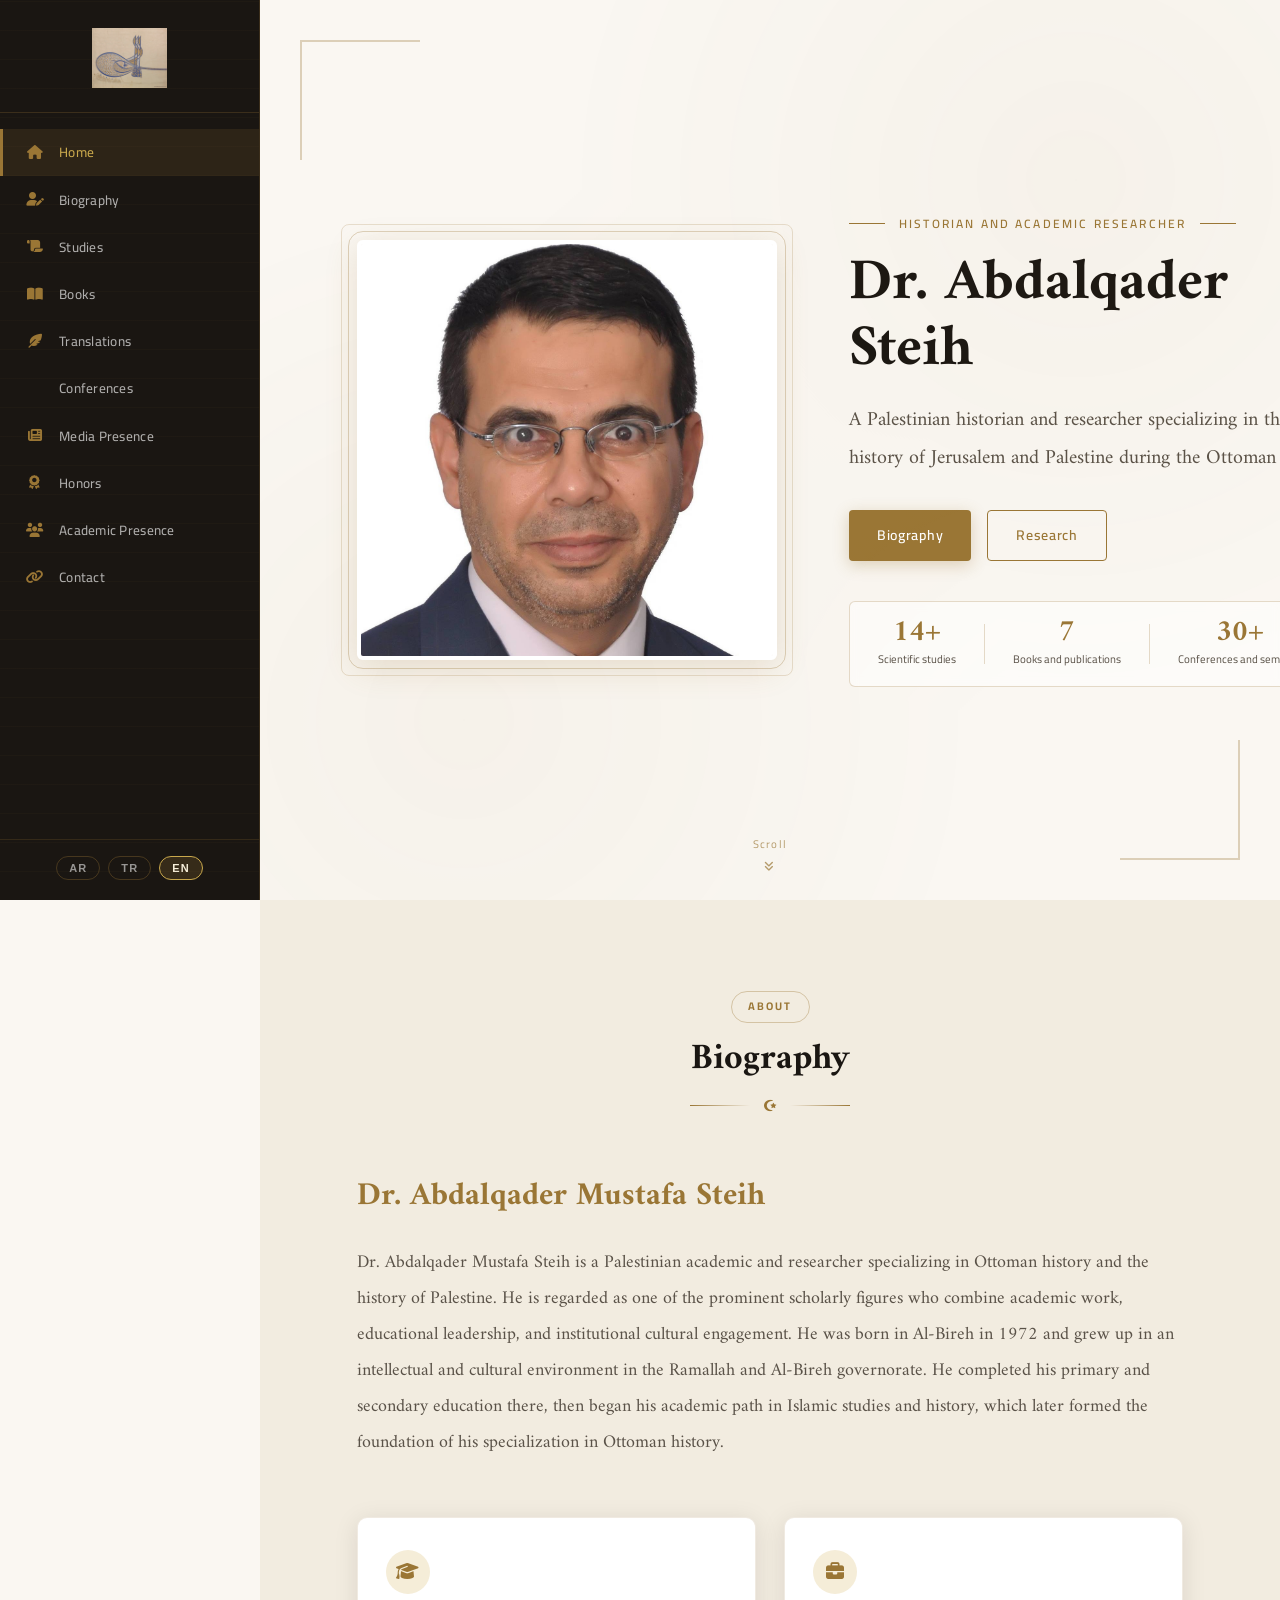
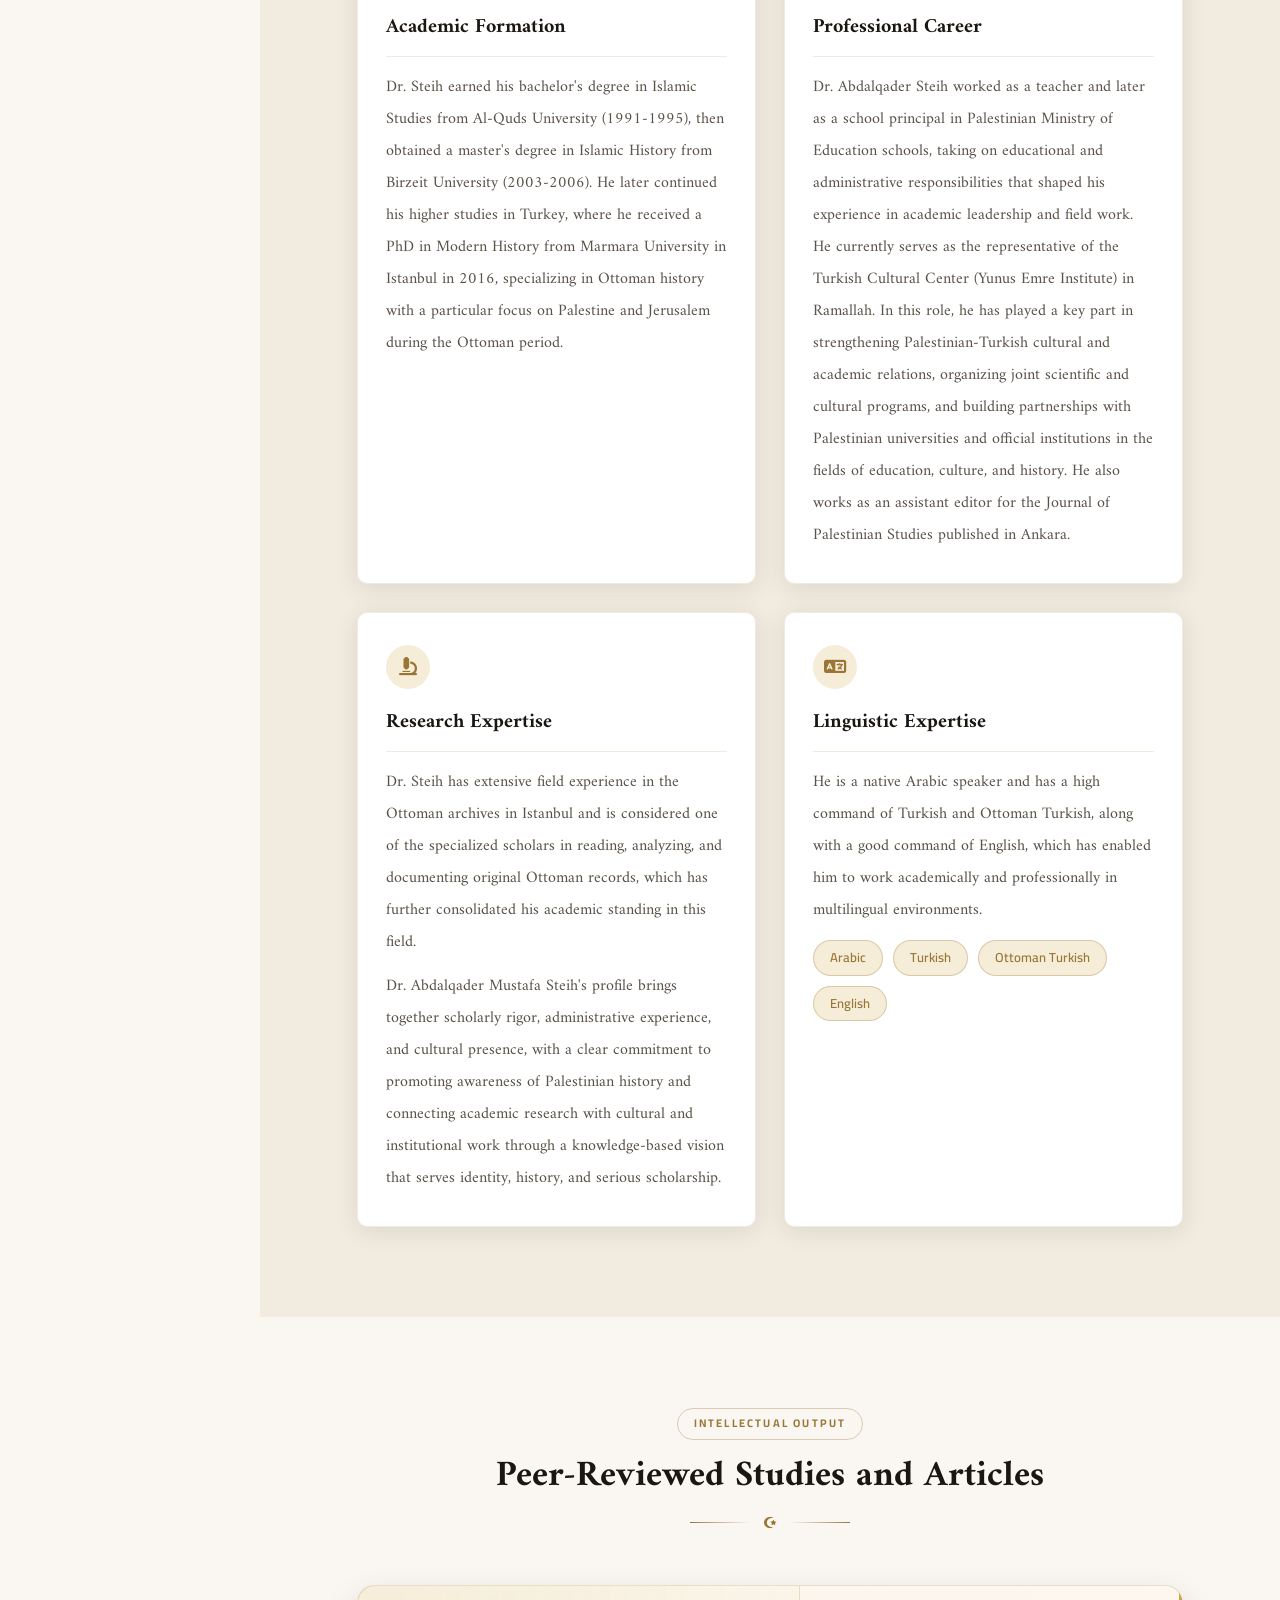
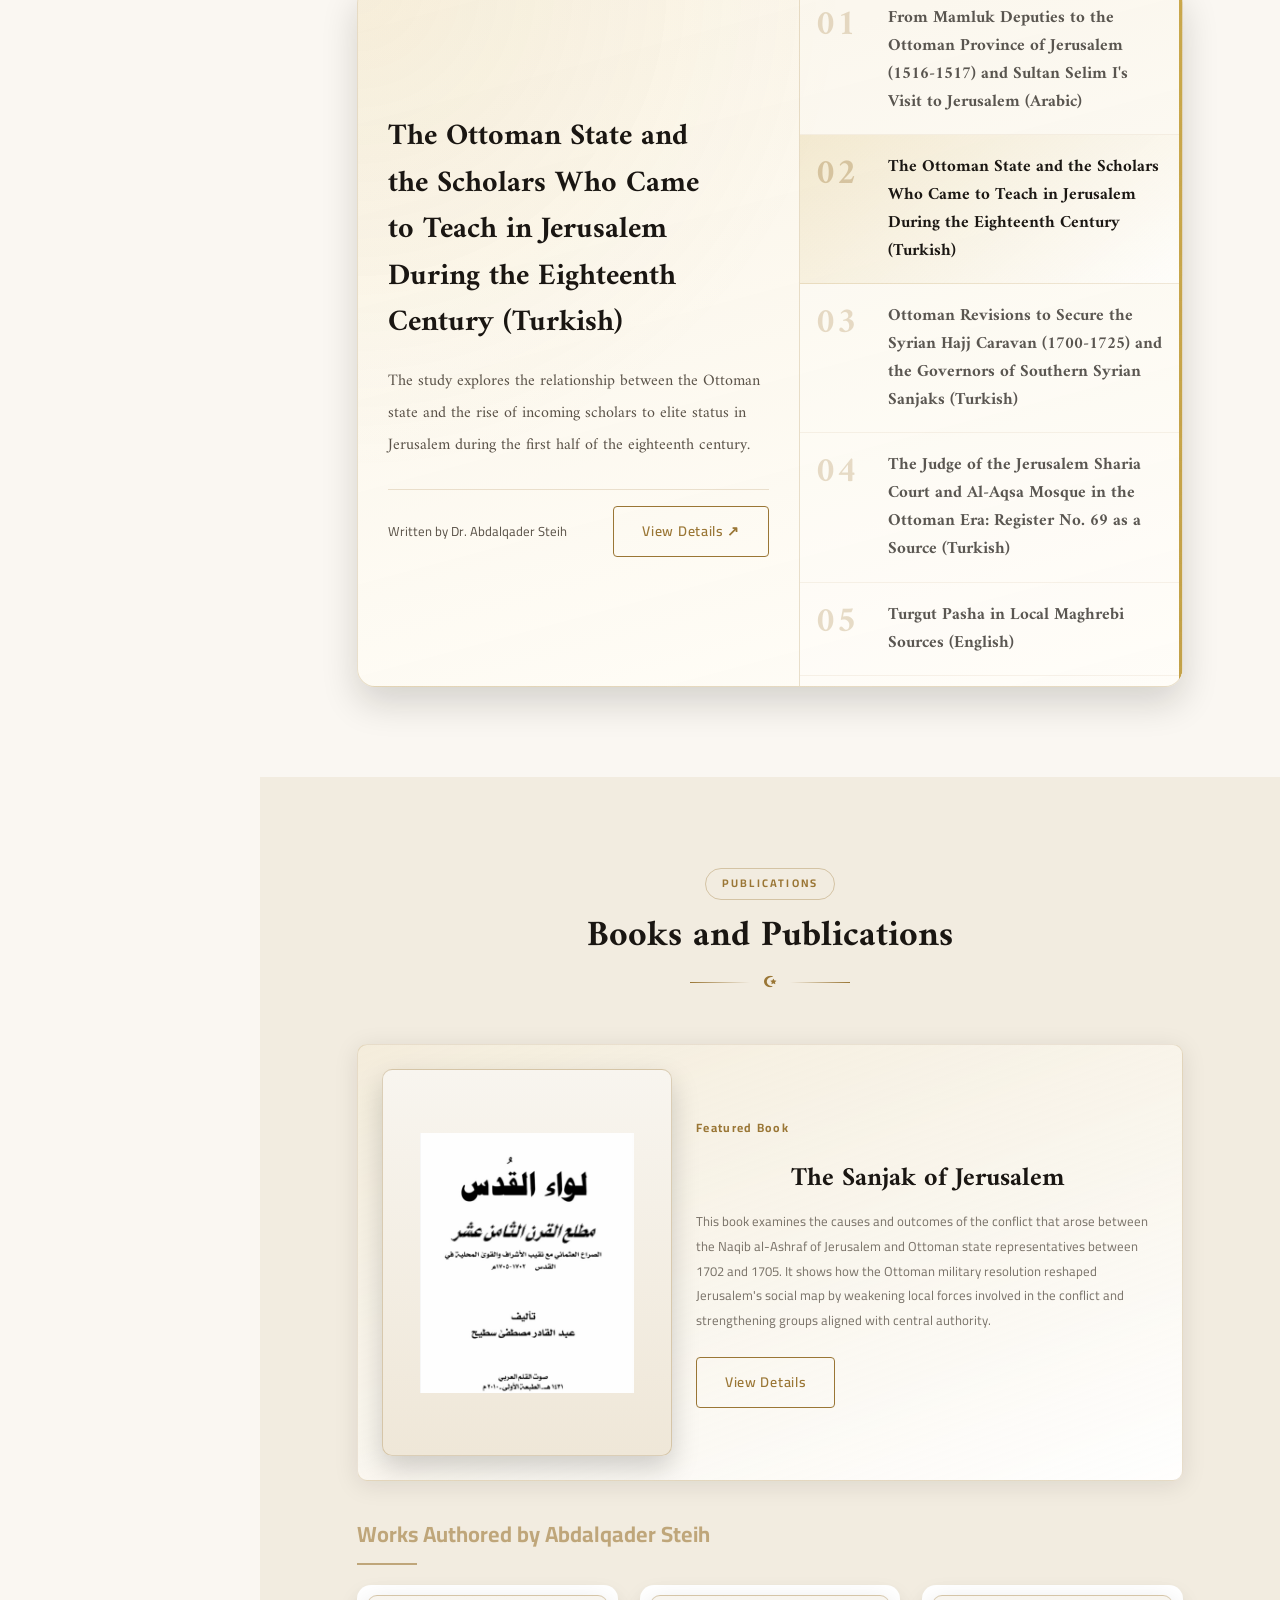
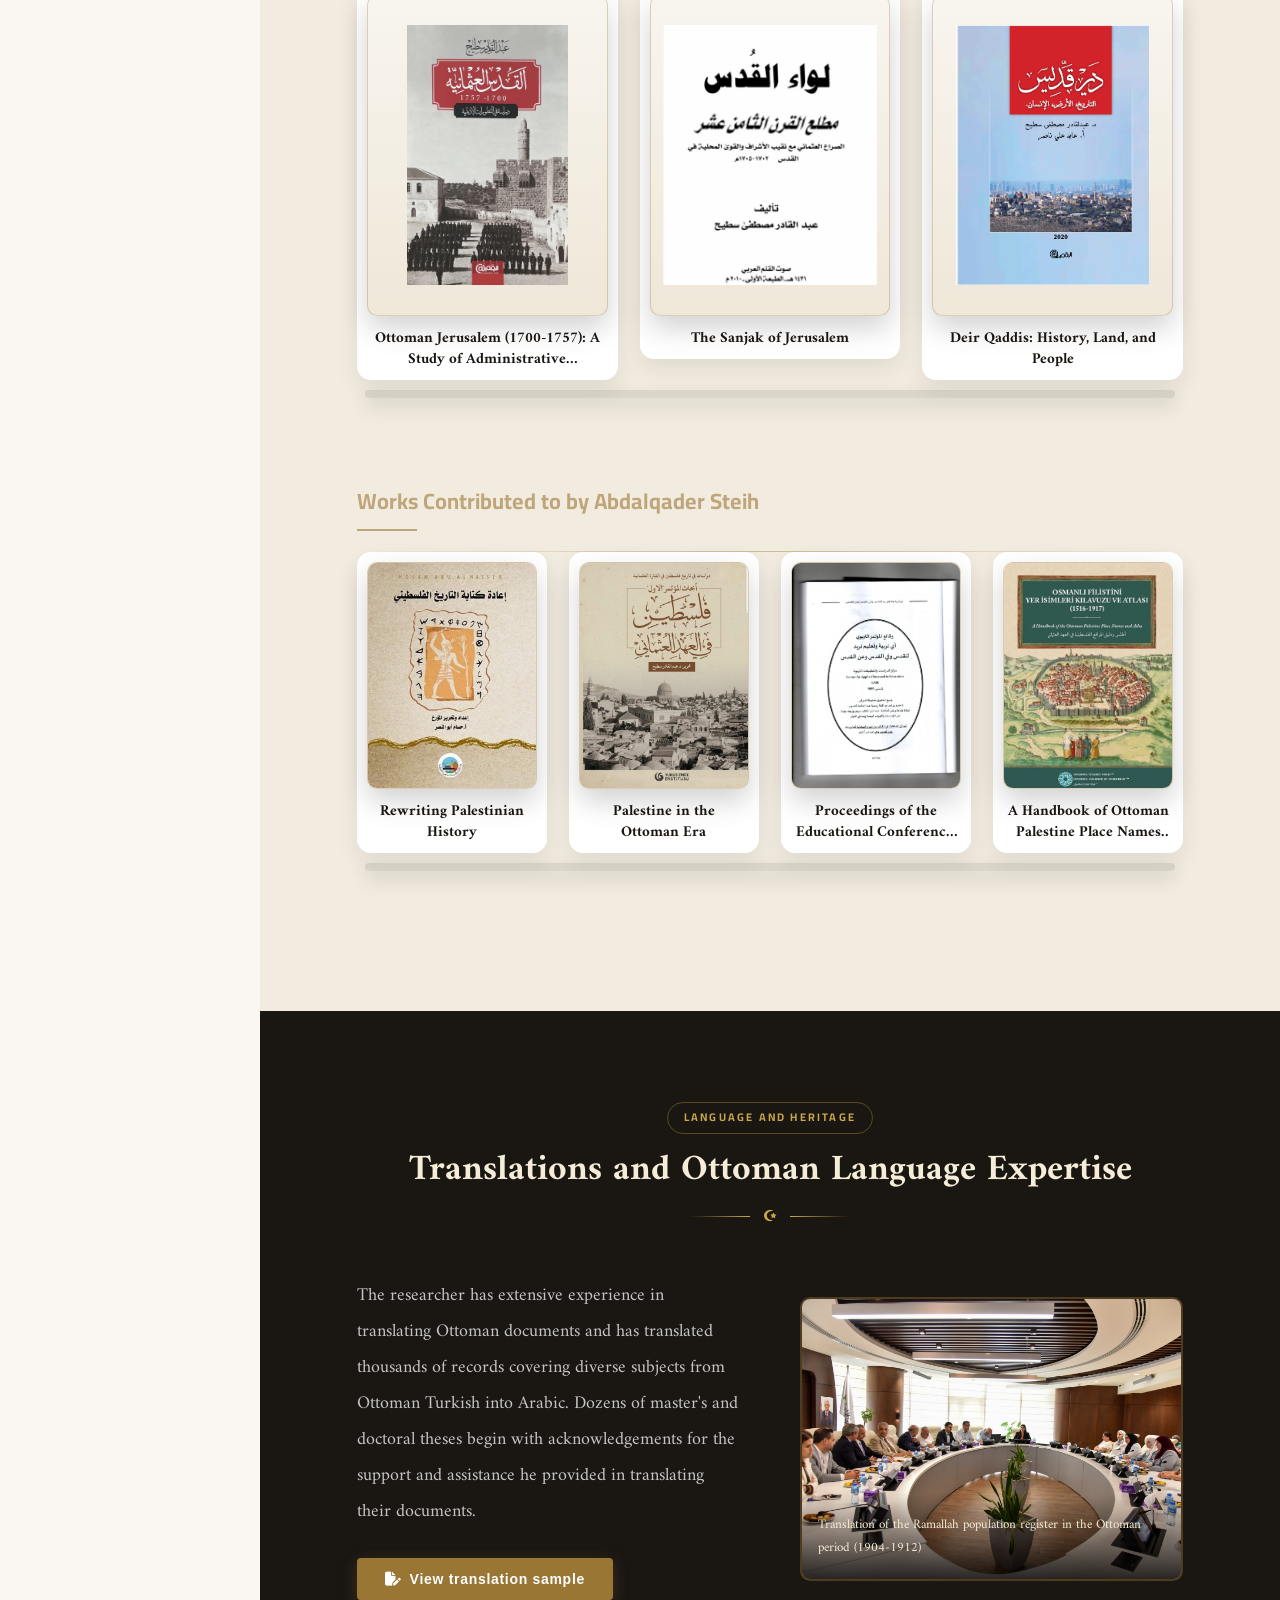
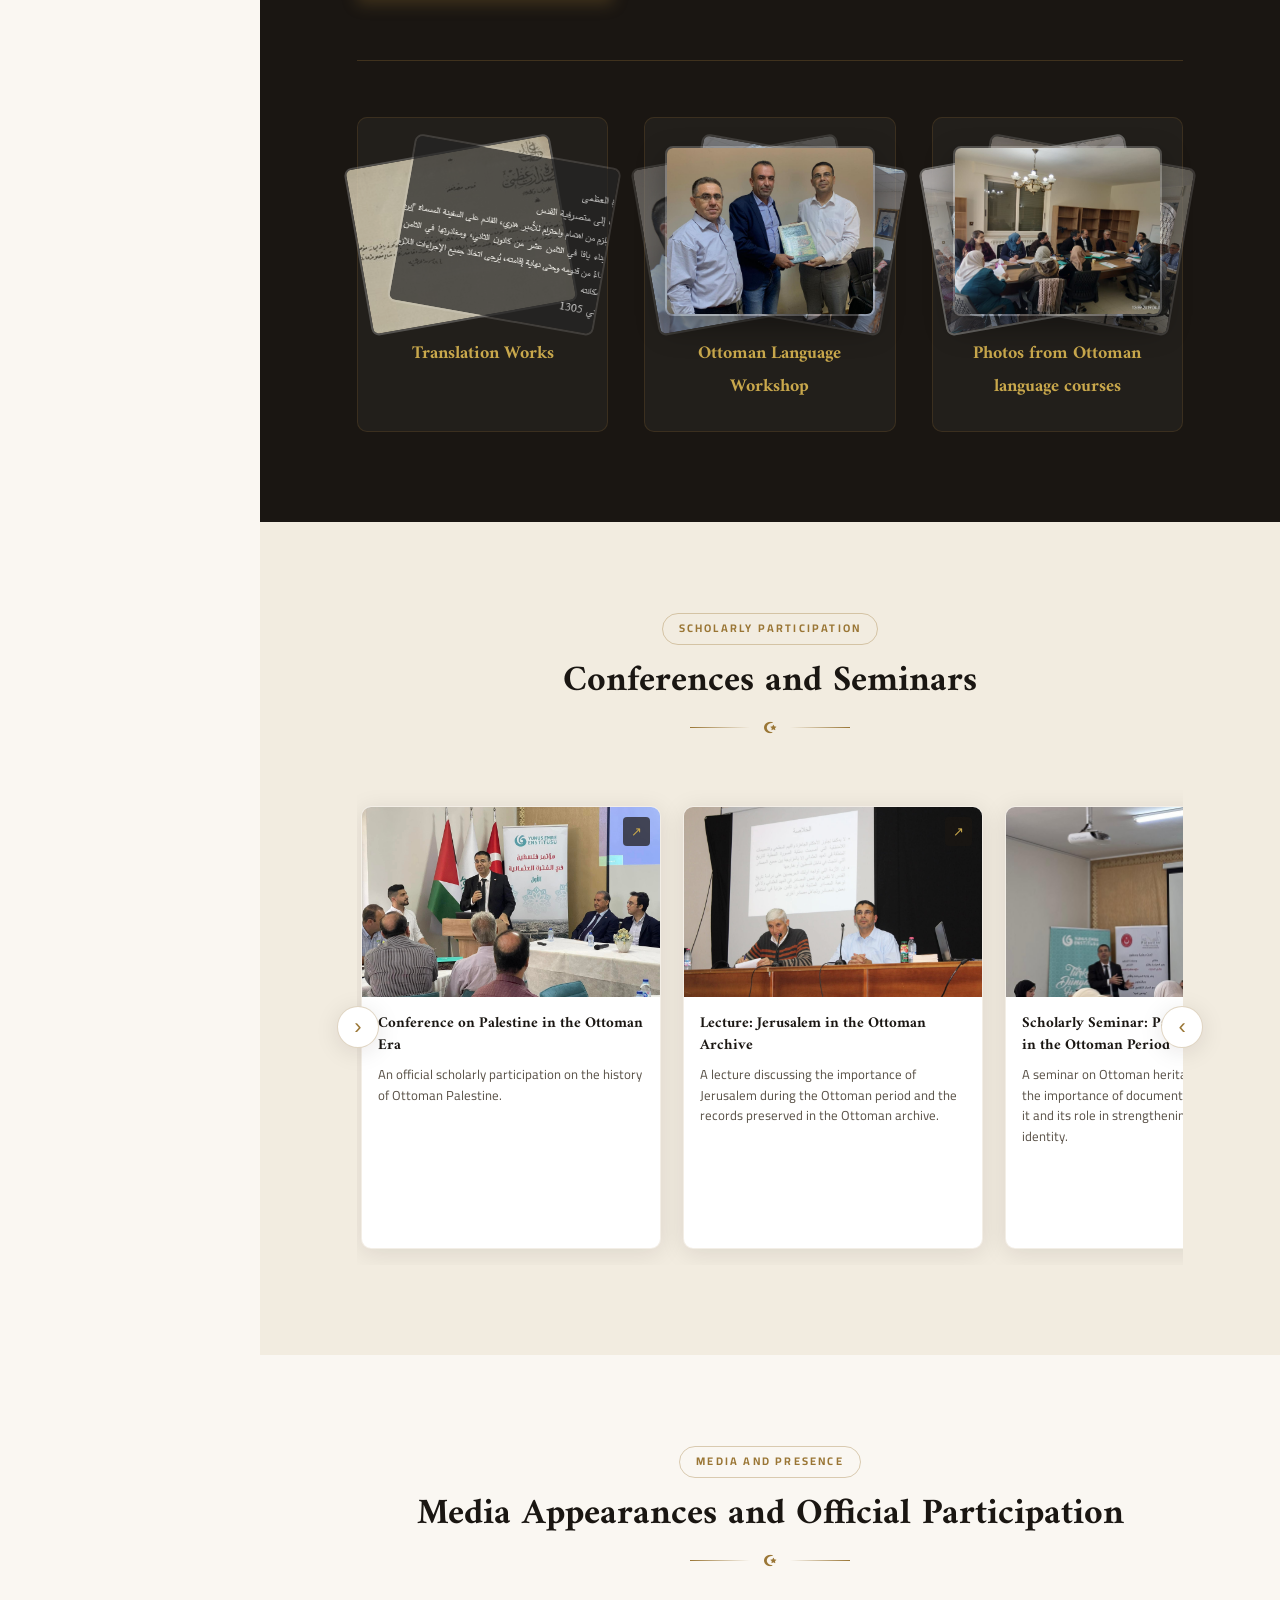
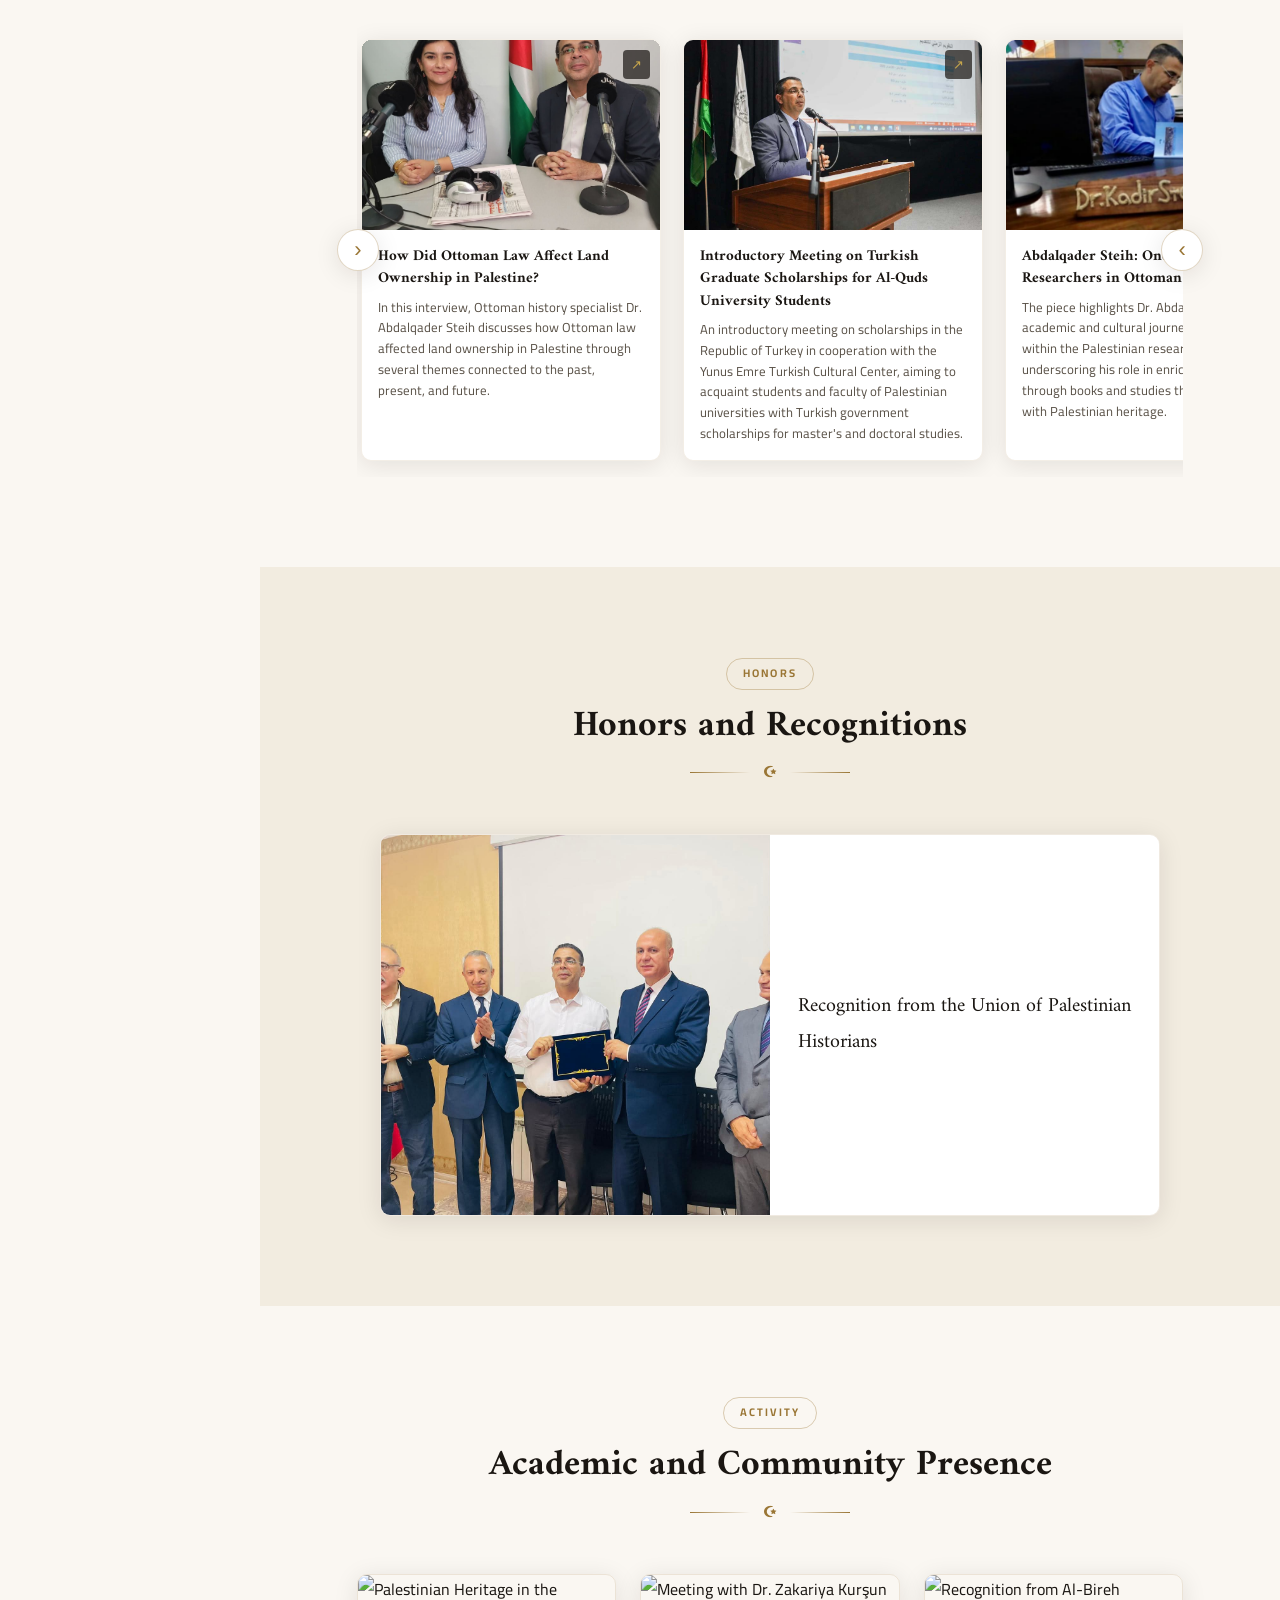
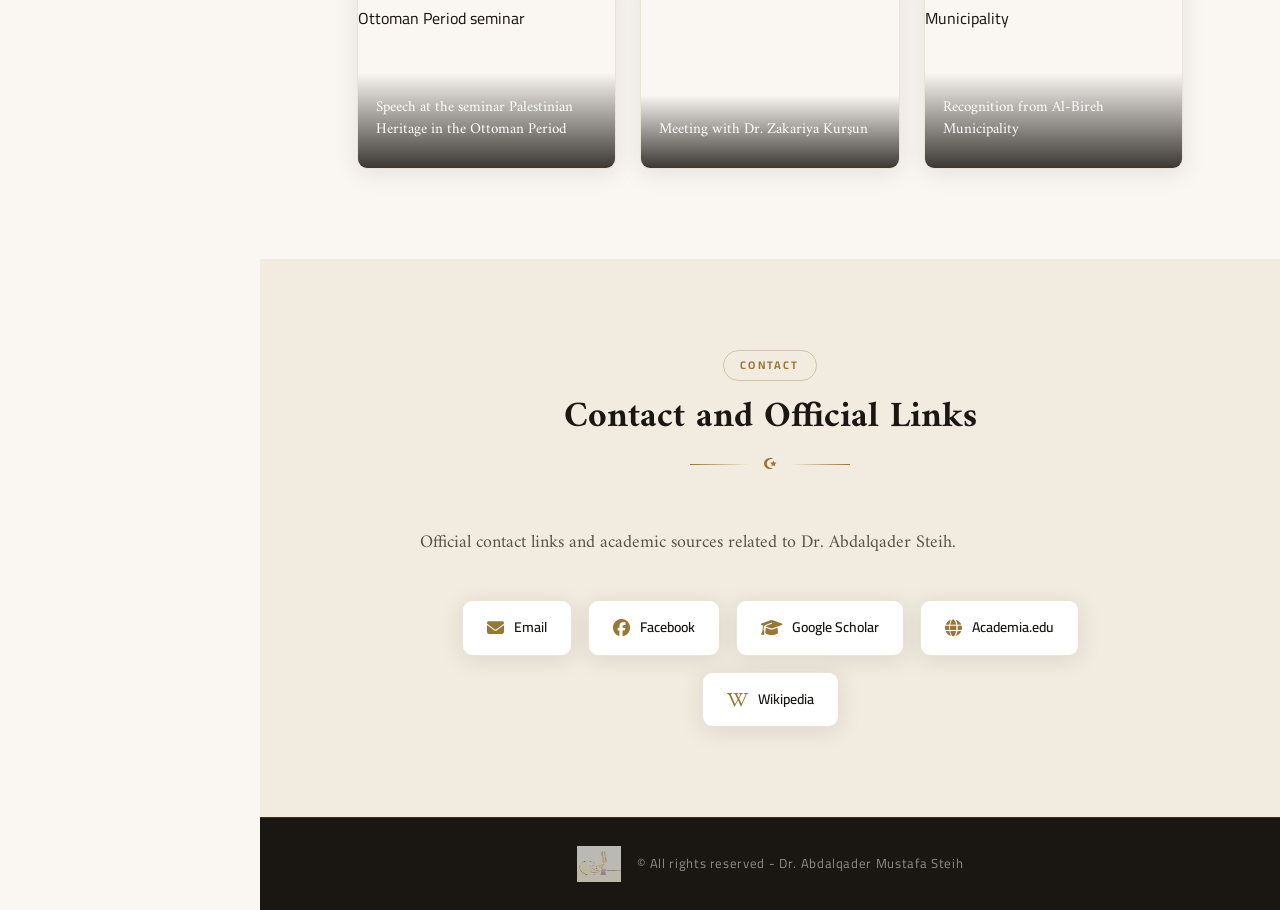
==== commit 1a7694c5: "feat: add Ottoman land ownership media card" ====
--- a/en/index.html
+++ b/en/index.html
@@ -765,7 +765,16 @@
       <button class="timeline-btn prev" aria-label="Previous">‹</button>
       <div class="timeline-track">
 
-        <a href="https://www.alquds.edu/ar/news-ar/staff-news-ar/24980/" target="_blank" rel="noopener noreferrer" class="timeline-card">
+        
+        <a href="https://www.youtube.com/watch?v=xia8qBM3Avs" target="_blank" rel="noopener noreferrer" class="timeline-card">
+  <img src="../assets/abd1.jpeg" loading="lazy" alt="How Did Ottoman Law Affect Land Ownership in Palestine?">
+  <div class="timeline-content">
+    <h3>How Did Ottoman Law Affect Land Ownership in Palestine?</h3>
+    <p>In this interview, Ottoman history specialist Dr. Abdalqader Steih discusses how Ottoman law affected land ownership in Palestine through several themes connected to the past, present, and future.</p>
+  </div>
+</a>
+
+<a href="https://www.alquds.edu/ar/news-ar/staff-news-ar/24980/" target="_blank" rel="noopener noreferrer" class="timeline-card">
           <img src="assets/AQU.webp" loading="lazy" alt="لقاء تعريفي بالمنحة التركية في جامعة القدس">
           <div class="timeline-content">
             <h3 data-key="part_26_title">لقاء تعريفي بالمنحة التركية في الدراسات العليا لطلبة جامعة القدس</h3>
